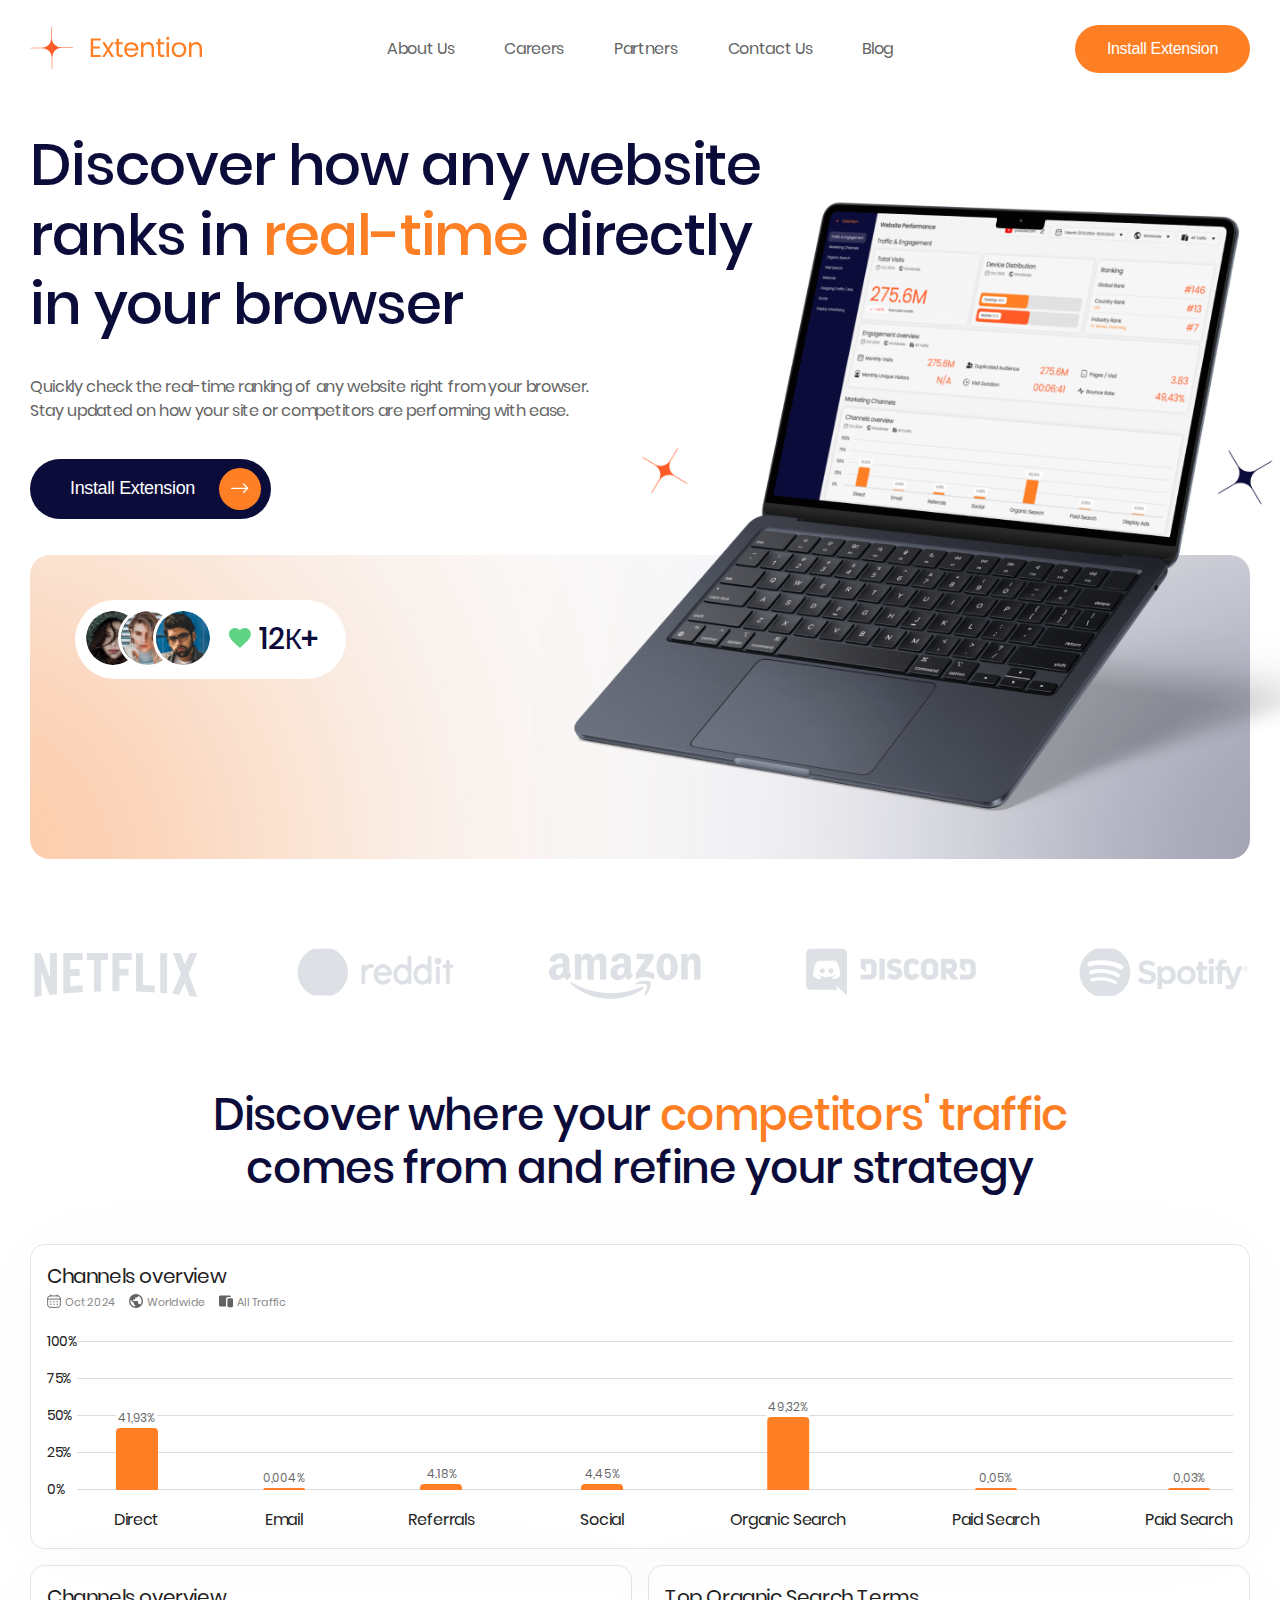
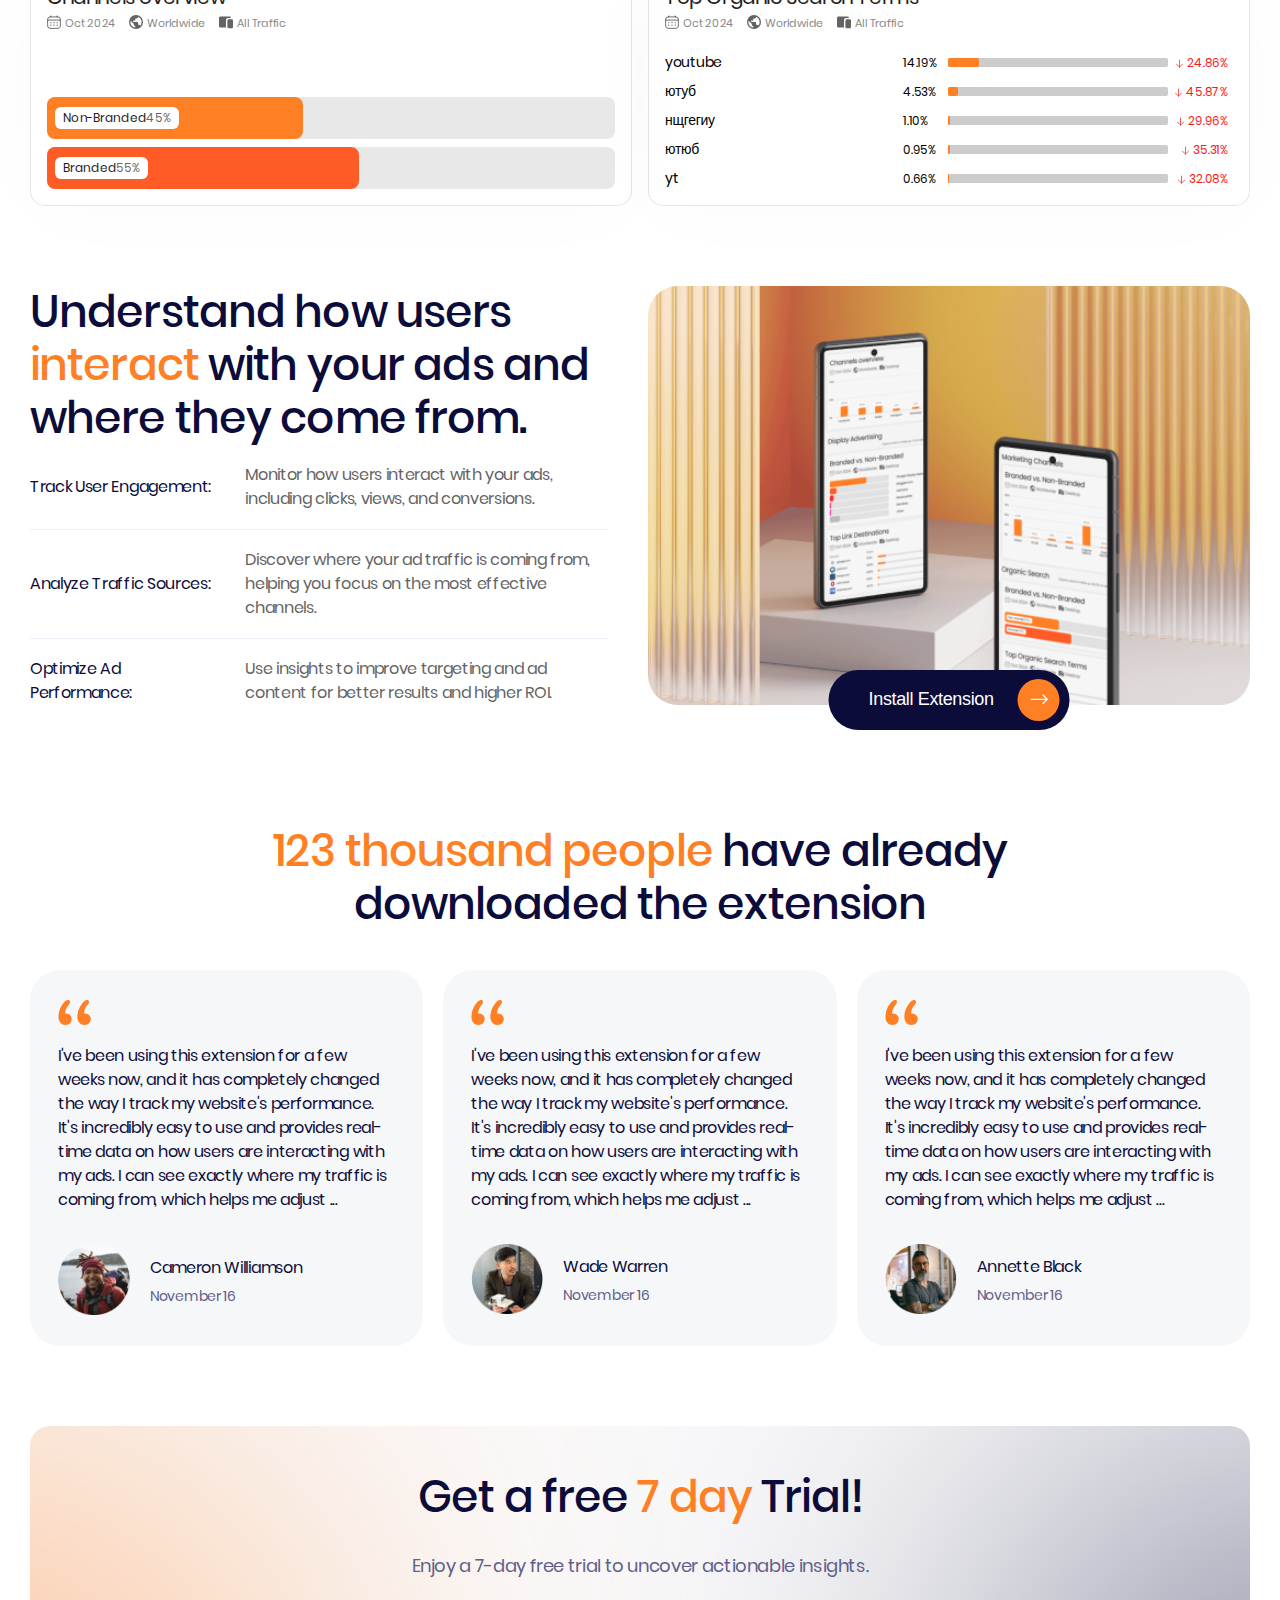
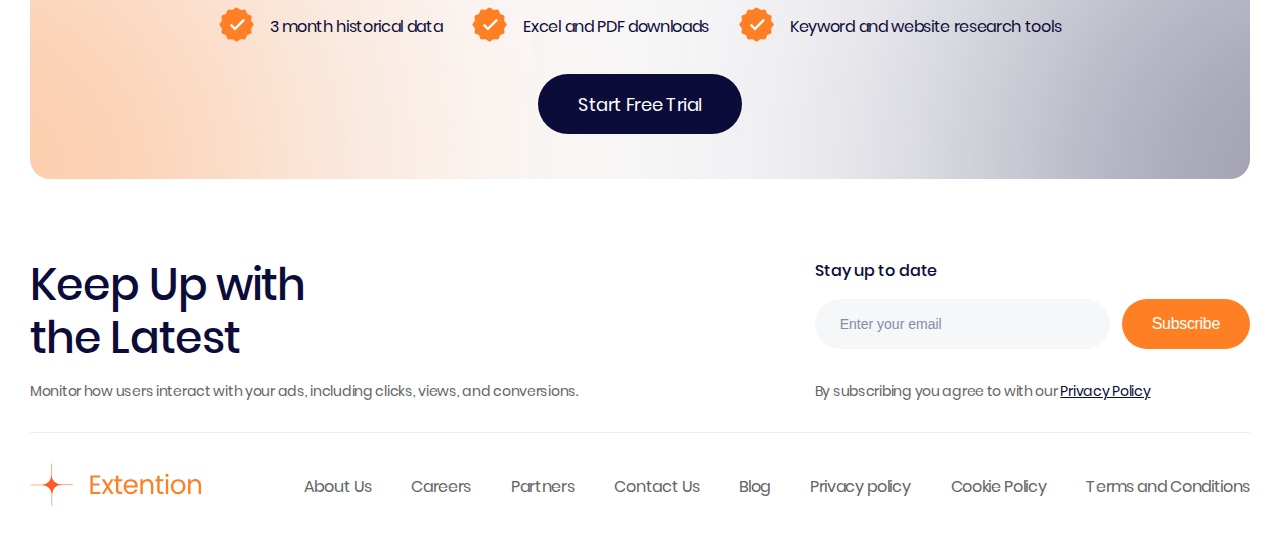
==== index.html @ 138b22d4 "first commit" ====
<!DOCTYPE html>
<html lang="en">

<head>
	<meta charset="UTF-8">
	<meta name="viewport" content="width=device-width, initial-scale=1.0">
	<meta name="keywords" content="">
	<link rel="stylesheet" href="css/libs.min.css">
	<link rel="stylesheet" href="css/style.min.css">
	<title>Главная</title>
</head>


<body>
	<div class="wrapper">
		<header class="header">
    <div class="container">
        <div class="header__inner">
            <a class="header__logo" href="">
                <img src="img/logo.svg" alt="">
            </a>
            <ul class="menu header__menu">
                <li><a href="">About Us</a></li>
                <li><a href="">Careers</a></li>
                <li><a href="">Partners</a></li>
                <li><a href="">Contact Us</a></li>
                <li><a href="">Blog</a></li>
            </ul>
            <div class="header__group">
                <button class="header__btn btn btn-orange">
                    <span>Install Extension</span>
                </button>
                <div class="burger">
                    <span></span>
                    <span></span>
                    <span></span>
                </div>
            </div>
        </div>
    </div>
</header>
		<main class="content">
			<section class="main">
				<div class="container">
					<div class="main__inner">
						<div class="main__desc">
							<h1 class="main__title">Discover how any website ranks in <span>real-time</span> directly in your browser</h1>
							<div class="main__text">
								<p>Quickly check the real-time ranking of any website right from your browser. Stay updated on how your site or competitors are performing with ease.</p>
							</div>
							<button class="main__btn btn btn-blue">
								<span>Install Extension</span>
								<i>
									<svg width="19" height="11" viewBox="0 0 19 11" fill="none" xmlns="http://www.w3.org/2000/svg">
										<path d="M1.65698 4.64898C1.28763 4.64898 0.98821 4.9484 0.98821 5.31775C0.98821 5.6871 1.28763 5.98652 1.65698 5.98652L1.65698 4.64898ZM18.1804 5.79064C18.4416 5.52947 18.4416 5.10603 18.1804 4.84486L13.9244 0.588814C13.6632 0.327642 13.2398 0.327642 12.9786 0.588814C12.7174 0.849986 12.7174 1.27343 12.9786 1.5346L16.7617 5.31775L12.9786 9.1009C12.7174 9.36207 12.7174 9.78551 12.9786 10.0467C13.2398 10.3079 13.6632 10.3079 13.9244 10.0467L18.1804 5.79064ZM1.65698 5.98652L17.7075 5.98652L17.7075 4.64898L1.65698 4.64898L1.65698 5.98652Z" fill="white"/>
									</svg>
								</i>
							</button>
						</div>
						<div class="main__bottom">
							<div class="main__bottom-wrap">
								<div class="main__feedback">
									<div class="main__feedback-images">
										<a class="user-img" href="">
											<img src="img/user-img.png" alt="">
										</a>
										<a class="user-img" href="">
											<img src="img/user-img2.png" alt="">
										</a>
										<a class="user-img" href="">
											<img src="img/user-img3.png" alt="">
										</a>
									</div>
									<div class="main__feedback-text">
										<i>
											<img src="img/favorite-icon.svg" alt="">
										</i>
										<span>12К+</span>
									</div>
								</div>
								<span class="circle"></span>
								<span class="circle2"></span>
							</div>
							<div class="main__img">
								<img src="img/main-img.png" alt="">
							</div>
						</div>
					</div>
				</div>
			</section>
			<section class="partners">
				<div class="container">
					<div class="partners__inner">
						<div class="partners__items">
							<div class="partners__item">
								<img src="img/partners-img.png" alt="">
							</div>
							<div class="partners__item">
								<img src="img/partners-img2.png" alt="">
							</div>
							<div class="partners__item">
								<img src="img/partners-img3.png" alt="">
							</div>
							<div class="partners__item">
								<img src="img/partners-img4.png" alt="">
							</div>
							<div class="partners__item">
								<img src="img/partners-img5.png" alt="">
							</div>
						</div>
					</div>
				</div>
			</section>
			<section class="info">
				<div class="container">
					<div class="info__inner">
						<h2 class="info__title h2">Discover where your <span>competitors' traffic</span> comes from and refine your strategy</h2>
						<div class="info__items">
							<div class="info__item info__item--100">
								<div class="traffic-social">
									<div class="analysis__title">Channels overview</div>
									<div class="analysis__subitems">
										<div class="analysis__subitem">
											<div class="analysis__subitem-icon">
												<img src="img/calendar.svg" alt="">
											</div>
											<div class="analysis__subitem-text">Oct 2024</div>
										</div>
										<div class="analysis__subitem">
											<div class="analysis__subitem-icon">
												<img src="img/worldwide.svg" alt="">
											</div>
											<div class="analysis__subitem-text">Worldwide</div>
										</div>
										<div class="analysis__subitem">
											<div class="analysis__subitem-icon">
												<img src="img/traffic.svg" alt="">
											</div>
											<div class="analysis__subitem-text">All Traffic</div>
										</div>
									</div>
									<div class="traffic-statistics">
										<div class="traffic-statistics__items">
											<div class="traffic-statistics__item">
												<div class="traffic-statistics__item-title"><span>100%</span></div>
											</div>
											<div class="traffic-statistics__item">
												<div class="traffic-statistics__item-title"><span>75%</span></div>
											</div>
											<div class="traffic-statistics__item">
												<div class="traffic-statistics__item-title"><span>50%</span></div>
												<div class="traffic-statistics__line"></div>
											</div>
											<div class="traffic-statistics__item">
												<div class="traffic-statistics__item-title"><span>25%</span></div>
											</div>
											<div class="traffic-statistics__item">
												<div class="traffic-statistics__item-title"><span>0%</span></div>
												<div class="traffic-statistics__line"></div>
											</div>
										</div>
										<div class="traffic-statistics__socials">
											<div class="traffic-statistics__social">
												<div class="traffic-statistics__percent-group">
													<div class="traffic-statistics__percent">41,93%</div>
													<div class="traffic-statistics__percent-diagram" style="height: 41.93%"></div>
												</div>
												<div class="traffic-statistics__social-title">
													<span>Direct</span>
												</div>
											</div>
											<div class="traffic-statistics__social">
												<div class="traffic-statistics__percent-group">
													<div class="traffic-statistics__percent">0,004%</div>
													<div class="traffic-statistics__percent-diagram" style="height: 0.004%"></div>
												</div>
												<div class="traffic-statistics__social-title">
													<span>Email</span>
												</div>
											</div>
											<div class="traffic-statistics__social">
												<div class="traffic-statistics__percent-group">
													<div class="traffic-statistics__percent">4.18%</div>
													<div class="traffic-statistics__percent-diagram" style="height: 4.18%"></div>
												</div>
												<div class="traffic-statistics__social-title">
													<span>Referrals</span>
												</div>
											</div>
											<div class="traffic-statistics__social">
												<div class="traffic-statistics__percent-group">
													<div class="traffic-statistics__percent">4,45%</div>
													<div class="traffic-statistics__percent-diagram" style="height: 4.45%"></div>
												</div>
												<div class="traffic-statistics__social-title">
													<span>Social</span>
												</div>
											</div>
											<div class="traffic-statistics__social">
												<div class="traffic-statistics__percent-group">
													<div class="traffic-statistics__percent">49,32%</div>
													<div class="traffic-statistics__percent-diagram" style="height: 49.32%"></div>
												</div>
												<div class="traffic-statistics__social-title">
													<span>Organic Search</span>
												</div>
											</div>
											<div class="traffic-statistics__social">
												<div class="traffic-statistics__percent-group">
													<div class="traffic-statistics__percent">0,05%</div>
													<div class="traffic-statistics__percent-diagram" style="height: 0.05%"></div>
												</div>
												<div class="traffic-statistics__social-title">
													<span>Paid Search</span>
												</div>
											</div>
											<div class="traffic-statistics__social">
												<div class="traffic-statistics__percent-group">
													<div class="traffic-statistics__percent">0,03%</div>
													<div class="traffic-statistics__percent-diagram" style="height: 0.03%"></div>
												</div>
												<div class="traffic-statistics__social-title">
													<span>Paid Search</span>
												</div>
											</div>
										</div>
									</div>
								</div>
							</div>
							<div class="info__item">
								<div class="brand">
									<div class="brand__top">
										<div class="analysis__title">Channels overview</div>
										<div class="analysis__subitems">
											<div class="analysis__subitem">
												<div class="analysis__subitem-icon">
													<img src="img/calendar.svg" alt="">
												</div>
												<div class="analysis__subitem-text">Oct 2024</div>
											</div>
											<div class="analysis__subitem">
												<div class="analysis__subitem-icon">
													<img src="img/worldwide.svg" alt="">
												</div>
												<div class="analysis__subitem-text">Worldwide</div>
											</div>
											<div class="analysis__subitem">
												<div class="analysis__subitem-icon">
													<img src="img/traffic.svg" alt="">
												</div>
												<div class="analysis__subitem-text">All Traffic</div>
											</div>
										</div>
									</div>
									<div class="brand__items">
										<div class="brand__item">
											<span class="brand__percent-diagram" style="width: 45%"></span>
											<div class="brand__percent-text">
												Non-Branded
												<span>45%</span>
											</div>
										</div>
										<div class="brand__item">
											<span class="brand__percent-diagram" style="width: 55%; background: #FF5B27"></span>
											<div class="brand__percent-text">
												Branded
												<span>55%</span>
											</div>
										</div>
									</div>
								</div>
							</div>
							<div class="info__item">
								<div class="analysis">
									<div class="analysis__title">Top Organic Search Terms</div>
									<div class="analysis__subitems">
										<div class="analysis__subitem">
											<div class="analysis__subitem-icon">
												<img src="img/calendar.svg" alt="">
											</div>
											<div class="analysis__subitem-text">Oct 2024</div>
										</div>
										<div class="analysis__subitem">
											<div class="analysis__subitem-icon">
												<img src="img/worldwide.svg" alt="">
											</div>
											<div class="analysis__subitem-text">Worldwide</div>
										</div>
										<div class="analysis__subitem">
											<div class="analysis__subitem-icon">
												<img src="img/traffic.svg" alt="">
											</div>
											<div class="analysis__subitem-text">All Traffic</div>
										</div>
									</div>
									<div class="analysis-statistics">
										<div class="analysis-statistics__items">
											<div class="analysis-statistics__item">
												<div class="analysis-statistics__item-left">
													<div class="analysis-statistics__item-title">youtube</div>
												</div>
												<div class="analysis-statistics__item-right">
													<div class="analysis-statistics__percent">14.19%</div>
													<div class="analysis-statistics__line">
														<span></span>
														<span style="width: 14.19%"></span>
													</div>
													<div class="analysis-statistics__indicators">
														<i>
															<img src="img/indicators.svg" alt="">
														</i>
														<span>24.86%</span>
													</div>
												</div>
											</div>
											<div class="analysis-statistics__item">
												<div class="analysis-statistics__item-left">
													<div class="analysis-statistics__item-title">ютуб</div>
												</div>
												<div class="analysis-statistics__item-right">
													<div class="analysis-statistics__percent">4.53%</div>
													<div class="analysis-statistics__line">
														<span></span>
														<span style="width: 4.53%"></span>
													</div>
													<div class="analysis-statistics__indicators">
														<i>
															<img src="img/indicators.svg" alt="">
														</i>
														<span>45.87%</span>
													</div>
												</div>
											</div>
											<div class="analysis-statistics__item">
												<div class="analysis-statistics__item-left">
													<div class="analysis-statistics__item-title">нщгегиу</div>
												</div>
												<div class="analysis-statistics__item-right">
													<div class="analysis-statistics__percent">1.10%</div>
													<div class="analysis-statistics__line">
														<span></span>
														<span style="width: 1.10%"></span>
													</div>
													<div class="analysis-statistics__indicators">
														<i>
															<img src="img/indicators.svg" alt="">
														</i>
														<span>29.96%</span>
													</div>
												</div>
											</div>
											<div class="analysis-statistics__item">
												<div class="analysis-statistics__item-left">
													<div class="analysis-statistics__item-title">ютюб</div>
												</div>
												<div class="analysis-statistics__item-right">
													<div class="analysis-statistics__percent">0.95%</div>
													<div class="analysis-statistics__line">
														<span></span>
														<span style="width: 0.95%"></span>
													</div>
													<div class="analysis-statistics__indicators">
														<i>
															<img src="img/indicators.svg" alt="">
														</i>
														<span>35.31%</span>
													</div>
												</div>
											</div>
											<div class="analysis-statistics__item">
												<div class="analysis-statistics__item-left">
													<div class="analysis-statistics__item-title">yt</div>
												</div>
												<div class="analysis-statistics__item-right">
													<div class="analysis-statistics__percent">0.66%</div>
													<div class="analysis-statistics__line">
														<span></span>
														<span style="width: 0.66%"></span>
													</div>
													<div class="analysis-statistics__indicators">
														<i>
															<img src="img/indicators.svg" alt="">
														</i>
														<span>32.08%</span>
													</div>
												</div>
											</div>
										</div>
									</div>
								</div>
							</div>
						</div>
					</div>
				</div>
			</section>
			<section class="info2">
				<div class="container">
					<div class="info2__inner">
						<div class="info2__left">
							<h2 class="info2__title h2">Understand how users <span>interact</span> with your ads and where they come from.</h2>
							<ul class="info2__list">
								<li>
									<p>Track User Engagement:</p>
									<p>Monitor how users interact with your ads, including clicks, views, and conversions.</p>
								</li>
								<li>
									<p>Analyze Traffic Sources:</p>
									<p>Discover where your ad traffic is coming from, helping you focus on the most effective channels.</p>
								</li>
								<li>
									<p>Optimize Ad Performance:</p>
									<p>Use insights to improve targeting and ad content for better results and higher ROI.</p>
								</li>
							</ul>
						</div>
						<div class="info2__right">
							<div class="info2__img">
								<img src="img/info2-img.png" alt="">
							</div>
							<button class="info2__btn btn btn-blue">
								<span>Install Extension</span>
								<i>
									<svg width="19" height="11" viewBox="0 0 19 11" fill="none" xmlns="http://www.w3.org/2000/svg">
										<path d="M1.65698 4.64898C1.28763 4.64898 0.98821 4.9484 0.98821 5.31775C0.98821 5.6871 1.28763 5.98652 1.65698 5.98652L1.65698 4.64898ZM18.1804 5.79064C18.4416 5.52947 18.4416 5.10603 18.1804 4.84486L13.9244 0.588814C13.6632 0.327642 13.2398 0.327642 12.9786 0.588814C12.7174 0.849986 12.7174 1.27343 12.9786 1.5346L16.7617 5.31775L12.9786 9.1009C12.7174 9.36207 12.7174 9.78551 12.9786 10.0467C13.2398 10.3079 13.6632 10.3079 13.9244 10.0467L18.1804 5.79064ZM1.65698 5.98652L17.7075 5.98652L17.7075 4.64898L1.65698 4.64898L1.65698 5.98652Z" fill="white"/>
									</svg>
								</i>
							</button>
						</div>
					</div>
				</div>
			</section>
			<section class="feedback">
				<div class="container">
					<div class="feedback__inner">
						<h2 class="feedback__title h2"><span>123 thousand people</span> have already downloaded the extension</h2>
						<div class="feedback__items">
							<div class="feedback__item">
								<div class="feedback__item-icon">
									<img src="img/marks.svg" alt="">
								</div>
								<div class="feedback__item-text">
									<p>I've been using this extension for a few weeks now, and it has completely changed the way I track my website's performance. It's incredibly easy to use and provides real-time data on how users are interacting with my ads. I can see exactly where my traffic is coming from, which helps me adjust ...</p>
								</div>
								<div class="feedback__item-user">
									<div class="feedback__user-img">
										<img src="img/user-img4.png" alt="">
									</div>
									<div class="feedback__user-desc">
										<div class="feedback__user-name">Cameron Williamson</div>
										<div class="feedback__user-date">November 16</div>
									</div>
								</div>
							</div>
							<div class="feedback__item">
								<div class="feedback__item-icon">
									<img src="img/marks.svg" alt="">
								</div>
								<div class="feedback__item-text">
									<p>I've been using this extension for a few weeks now, and it has completely changed the way I track my website's performance. It's incredibly easy to use and provides real-time data on how users are interacting with my ads. I can see exactly where my traffic is coming from, which helps me adjust ...</p>
								</div>
								<div class="feedback__item-user">
									<div class="feedback__user-img">
										<img src="img/user-img5.png" alt="">
									</div>
									<div class="feedback__user-desc">
										<div class="feedback__user-name">Wade Warren</div>
										<div class="feedback__user-date">November 16</div>
									</div>
								</div>
							</div>
							<div class="feedback__item">
								<div class="feedback__item-icon">
									<img src="img/marks.svg" alt="">
								</div>
								<div class="feedback__item-text">
									<p>I've been using this extension for a few weeks now, and it has completely changed the way I track my website's performance. It's incredibly easy to use and provides real-time data on how users are interacting with my ads. I can see exactly where my traffic is coming from, which helps me adjust ...</p>
								</div>
								<div class="feedback__item-user">
									<div class="feedback__user-img">
										<img src="img/user-img6.png" alt="">
									</div>
									<div class="feedback__user-desc">
										<div class="feedback__user-name">Annette Black</div>
										<div class="feedback__user-date">November 16</div>
									</div>
								</div>
							</div>
						</div>
					</div>
				</div>
			</section>
			<section class="services">
				<div class="container">
					<div class="services__inner">
						<div class="services__desc">
							<h2 class="services__title h2">Get a free <span>7 day</span> Trial!</h2>
							<div class="services__subtitle">Enjoy a 7-day free trial to uncover actionable insights.</div>
							<div class="services__items">
								<div class="services__item">
									<div class="services__item-icon">
										<img src="img/services-icon.svg" alt="">
									</div>
									<div class="services__item-text">3 month historical data</div>
								</div>
								<div class="services__item">
									<div class="services__item-icon">
										<img src="img/services-icon.svg" alt="">
									</div>
									<div class="services__item-text">Excel and PDF downloads</div>
								</div>
								<div class="services__item">
									<div class="services__item-icon">
										<img src="img/services-icon.svg" alt="">
									</div>
									<div class="services__item-text">Keyword and website research tools</div>
								</div>
							</div>
							<a class="services__btn btn btn-blue" href="">
								<span>Start Free Trial</span>
							</a>
						</div>
						<span class="circle"></span>
						<span class="circle2"></span>
					</div>
				</div>
			</section>
		</main>
		<footer class="footer">
    <div class="container">
        <div class="footer__inner">
            <div class="footer-top">
                <div class="footer__left">
                    <h2 class="footer__title h2">Keep Up with the Latest</h2>
                    <div class="footer__text">Monitor how users interact with your ads, including clicks, views, and conversions.</div>
                </div>
                <div class="footer__right">
                    <div class="footer__subtitle">Stay up to date</div>
                    <form class="footer__form">
                        <div class="footer__form-group">
                            <input type="email" placeholder="Enter your email">
                        </div>
                        <button class="footer__form-btn btn btn-orange">
                            <span>Subscribe</span>
                        </button>
                    </form>
                    <div class="footer__text">By subscribing you agree to with our <a href="">Privacy Policy</a></div>
                </div>
            </div>
            <div class="footer-bottom">
                <a href="" class="footer__logo">
                    <img src="img/logo.svg" alt="">
                </a>
                <ul class="menu">
                    <li><a href="">About Us</a></li>
                    <li><a href="">Careers</a></li>
                    <li><a href="">Partners</a></li>
                    <li><a href="">Contact Us</a></li>
                    <li><a href="">Blog</a></li>
                    <li><a href="">Privacy policy</a></li>
                    <li><a href="">Cookie Policy</a></li>
                    <li><a href="">Terms and Conditions</a></li>
                </ul>
            </div>
        </div>
    </div>
</footer>

	</div>
	<script src="js/libs.min.js"></script>
<script src="js/main.min.js"></script>

</body>

</html>
---- css/libs.min.css ----
@font-face{font-family:"swiper-icons";src:url("data:application/font-woff;charset=utf-8;base64, [base64]//wADZ2x5ZgAAAywAAADMAAAD2MHtryVoZWFkAAABbAAAADAAAAA2E2+eoWhoZWEAAAGcAAAAHwAAACQC9gDzaG10eAAAAigAAAAZAAAArgJkABFsb2NhAAAC0AAAAFoAAABaFQAUGG1heHAAAAG8AAAAHwAAACAAcABAbmFtZQAAA/gAAAE5AAACXvFdBwlwb3N0AAAFNAAAAGIAAACE5s74hXjaY2BkYGAAYpf5Hu/j+W2+MnAzMYDAzaX6QjD6/4//Bxj5GA8AuRwMYGkAPywL13jaY2BkYGA88P8Agx4j+/8fQDYfA1AEBWgDAIB2BOoAeNpjYGRgYNBh4GdgYgABEMnIABJzYNADCQAACWgAsQB42mNgYfzCOIGBlYGB0YcxjYGBwR1Kf2WQZGhhYGBiYGVmgAFGBiQQkOaawtDAoMBQxXjg/wEGPcYDDA4wNUA2CCgwsAAAO4EL6gAAeNpj2M0gyAACqxgGNWBkZ2D4/wMA+xkDdgAAAHjaY2BgYGaAYBkGRgYQiAHyGMF8FgYHIM3DwMHABGQrMOgyWDLEM1T9/w8UBfEMgLzE////P/5//f/V/xv+r4eaAAeMbAxwIUYmIMHEgKYAYjUcsDAwsLKxc3BycfPw8jEQA/[base64]/uznmfPFBNODM2K7MTQ45YEAZqGP81AmGGcF3iPqOop0r1SPTaTbVkfUe4HXj97wYE+yNwWYxwWu4v1ugWHgo3S1XdZEVqWM7ET0cfnLGxWfkgR42o2PvWrDMBSFj/IHLaF0zKjRgdiVMwScNRAoWUoH78Y2icB/yIY09An6AH2Bdu/UB+yxopYshQiEvnvu0dURgDt8QeC8PDw7Fpji3fEA4z/PEJ6YOB5hKh4dj3EvXhxPqH/SKUY3rJ7srZ4FZnh1PMAtPhwP6fl2PMJMPDgeQ4rY8YT6Gzao0eAEA409DuggmTnFnOcSCiEiLMgxCiTI6Cq5DZUd3Qmp10vO0LaLTd2cjN4fOumlc7lUYbSQcZFkutRG7g6JKZKy0RmdLY680CDnEJ+UMkpFFe1RN7nxdVpXrC4aTtnaurOnYercZg2YVmLN/d/gczfEimrE/fs/bOuq29Zmn8tloORaXgZgGa78yO9/cnXm2BpaGvq25Dv9S4E9+5SIc9PqupJKhYFSSl47+Qcr1mYNAAAAeNptw0cKwkAAAMDZJA8Q7OUJvkLsPfZ6zFVERPy8qHh2YER+3i/BP83vIBLLySsoKimrqKqpa2hp6+jq6RsYGhmbmJqZSy0sraxtbO3sHRydnEMU4uR6yx7JJXveP7WrDycAAAAAAAH//wACeNpjYGRgYOABYhkgZgJCZgZNBkYGLQZtIJsFLMYAAAw3ALgAeNolizEKgDAQBCchRbC2sFER0YD6qVQiBCv/H9ezGI6Z5XBAw8CBK/m5iQQVauVbXLnOrMZv2oLdKFa8Pjuru2hJzGabmOSLzNMzvutpB3N42mNgZGBg4GKQYzBhYMxJLMlj4GBgAYow/P/PAJJhLM6sSoWKfWCAAwDAjgbRAAB42mNgYGBkAIIbCZo5IPrmUn0hGA0AO8EFTQAA");font-weight:400;font-style:normal}:root{--swiper-theme-color: #007aff}.swiper{margin-left:auto;margin-right:auto;position:relative;overflow:hidden;list-style:none;padding:0;z-index:1}.swiper-vertical>.swiper-wrapper{flex-direction:column}.swiper-wrapper{position:relative;width:100%;height:100%;z-index:1;display:flex;transition-property:transform;box-sizing:content-box}.swiper-android .swiper-slide,.swiper-wrapper{transform:translate3d(0px, 0, 0)}.swiper-pointer-events{touch-action:pan-y}.swiper-pointer-events.swiper-vertical{touch-action:pan-x}.swiper-slide{flex-shrink:0;width:100%;height:100%;position:relative;transition-property:transform}.swiper-slide-invisible-blank{visibility:hidden}.swiper-autoheight,.swiper-autoheight .swiper-slide{height:auto}.swiper-autoheight .swiper-wrapper{align-items:flex-start;transition-property:transform,height}.swiper-backface-hidden .swiper-slide{transform:translateZ(0);-webkit-backface-visibility:hidden;backface-visibility:hidden}.swiper-3d,.swiper-3d.swiper-css-mode .swiper-wrapper{perspective:1200px}.swiper-3d .swiper-wrapper,.swiper-3d .swiper-slide,.swiper-3d .swiper-slide-shadow,.swiper-3d .swiper-slide-shadow-left,.swiper-3d .swiper-slide-shadow-right,.swiper-3d .swiper-slide-shadow-top,.swiper-3d .swiper-slide-shadow-bottom,.swiper-3d .swiper-cube-shadow{transform-style:preserve-3d}.swiper-3d .swiper-slide-shadow,.swiper-3d .swiper-slide-shadow-left,.swiper-3d .swiper-slide-shadow-right,.swiper-3d .swiper-slide-shadow-top,.swiper-3d .swiper-slide-shadow-bottom{position:absolute;left:0;top:0;width:100%;height:100%;pointer-events:none;z-index:10}.swiper-3d .swiper-slide-shadow{background:rgba(0,0,0,.15)}.swiper-3d .swiper-slide-shadow-left{background-image:linear-gradient(to left, rgba(0, 0, 0, 0.5), rgba(0, 0, 0, 0))}.swiper-3d .swiper-slide-shadow-right{background-image:linear-gradient(to right, rgba(0, 0, 0, 0.5), rgba(0, 0, 0, 0))}.swiper-3d .swiper-slide-shadow-top{background-image:linear-gradient(to top, rgba(0, 0, 0, 0.5), rgba(0, 0, 0, 0))}.swiper-3d .swiper-slide-shadow-bottom{background-image:linear-gradient(to bottom, rgba(0, 0, 0, 0.5), rgba(0, 0, 0, 0))}.swiper-css-mode>.swiper-wrapper{overflow:auto;scrollbar-width:none;-ms-overflow-style:none}.swiper-css-mode>.swiper-wrapper::-webkit-scrollbar{display:none}.swiper-css-mode>.swiper-wrapper>.swiper-slide{scroll-snap-align:start start}.swiper-horizontal.swiper-css-mode>.swiper-wrapper{scroll-snap-type:x mandatory}.swiper-vertical.swiper-css-mode>.swiper-wrapper{scroll-snap-type:y mandatory}.swiper-centered>.swiper-wrapper::before{content:"";flex-shrink:0;order:9999}.swiper-centered.swiper-horizontal>.swiper-wrapper>.swiper-slide:first-child{margin-inline-start:var(--swiper-centered-offset-before)}.swiper-centered.swiper-horizontal>.swiper-wrapper::before{height:100%;min-height:1px;width:var(--swiper-centered-offset-after)}.swiper-centered.swiper-vertical>.swiper-wrapper>.swiper-slide:first-child{margin-block-start:var(--swiper-centered-offset-before)}.swiper-centered.swiper-vertical>.swiper-wrapper::before{width:100%;min-width:1px;height:var(--swiper-centered-offset-after)}.swiper-centered>.swiper-wrapper>.swiper-slide{scroll-snap-align:center center}.swiper-virtual .swiper-slide{-webkit-backface-visibility:hidden;transform:translateZ(0)}.swiper-virtual.swiper-css-mode .swiper-wrapper::after{content:"";position:absolute;left:0;top:0;pointer-events:none}.swiper-virtual.swiper-css-mode.swiper-horizontal .swiper-wrapper::after{height:1px;width:var(--swiper-virtual-size)}.swiper-virtual.swiper-css-mode.swiper-vertical .swiper-wrapper::after{width:1px;height:var(--swiper-virtual-size)}:root{--swiper-navigation-size: 44px}.swiper-button-prev,.swiper-button-next{position:absolute;top:50%;width:calc(var(--swiper-navigation-size)/44*27);height:var(--swiper-navigation-size);margin-top:calc(0px - var(--swiper-navigation-size)/2);z-index:10;cursor:pointer;display:flex;align-items:center;justify-content:center;color:var(--swiper-navigation-color, var(--swiper-theme-color))}.swiper-button-prev.swiper-button-disabled,.swiper-button-next.swiper-button-disabled{opacity:.35;cursor:auto;pointer-events:none}.swiper-button-prev.swiper-button-hidden,.swiper-button-next.swiper-button-hidden{opacity:0;cursor:auto;pointer-events:none}.swiper-navigation-disabled .swiper-button-prev,.swiper-navigation-disabled .swiper-button-next{display:none !important}.swiper-button-prev:after,.swiper-button-next:after{font-family:swiper-icons;font-size:var(--swiper-navigation-size);text-transform:none !important;letter-spacing:0;font-variant:initial;line-height:1}.swiper-button-prev,.swiper-rtl .swiper-button-next{left:10px;right:auto}.swiper-button-prev:after,.swiper-rtl .swiper-button-next:after{content:"prev"}.swiper-button-next,.swiper-rtl .swiper-button-prev{right:10px;left:auto}.swiper-button-next:after,.swiper-rtl .swiper-button-prev:after{content:"next"}.swiper-button-lock{display:none}.swiper-pagination{position:absolute;text-align:center;transition:300ms opacity;transform:translate3d(0, 0, 0);z-index:10}.swiper-pagination.swiper-pagination-hidden{opacity:0}.swiper-pagination-disabled>.swiper-pagination,.swiper-pagination.swiper-pagination-disabled{display:none !important}.swiper-pagination-fraction,.swiper-pagination-custom,.swiper-horizontal>.swiper-pagination-bullets,.swiper-pagination-bullets.swiper-pagination-horizontal{bottom:10px;left:0;width:100%}.swiper-pagination-bullets-dynamic{overflow:hidden;font-size:0}.swiper-pagination-bullets-dynamic .swiper-pagination-bullet{transform:scale(0.33);position:relative}.swiper-pagination-bullets-dynamic .swiper-pagination-bullet-active{transform:scale(1)}.swiper-pagination-bullets-dynamic .swiper-pagination-bullet-active-main{transform:scale(1)}.swiper-pagination-bullets-dynamic .swiper-pagination-bullet-active-prev{transform:scale(0.66)}.swiper-pagination-bullets-dynamic .swiper-pagination-bullet-active-prev-prev{transform:scale(0.33)}.swiper-pagination-bullets-dynamic .swiper-pagination-bullet-active-next{transform:scale(0.66)}.swiper-pagination-bullets-dynamic .swiper-pagination-bullet-active-next-next{transform:scale(0.33)}.swiper-pagination-bullet{width:var(--swiper-pagination-bullet-width, var(--swiper-pagination-bullet-size, 8px));height:var(--swiper-pagination-bullet-height, var(--swiper-pagination-bullet-size, 8px));display:inline-block;border-radius:50%;background:var(--swiper-pagination-bullet-inactive-color, #000);opacity:var(--swiper-pagination-bullet-inactive-opacity, 0.2)}button.swiper-pagination-bullet{border:none;margin:0;padding:0;box-shadow:none;-webkit-appearance:none;appearance:none}.swiper-pagination-clickable .swiper-pagination-bullet{cursor:pointer}.swiper-pagination-bullet:only-child{display:none !important}.swiper-pagination-bullet-active{opacity:var(--swiper-pagination-bullet-opacity, 1);background:var(--swiper-pagination-color, var(--swiper-theme-color))}.swiper-vertical>.swiper-pagination-bullets,.swiper-pagination-vertical.swiper-pagination-bullets{right:10px;top:50%;transform:translate3d(0px, -50%, 0)}.swiper-vertical>.swiper-pagination-bullets .swiper-pagination-bullet,.swiper-pagination-vertical.swiper-pagination-bullets .swiper-pagination-bullet{margin:var(--swiper-pagination-bullet-vertical-gap, 6px) 0;display:block}.swiper-vertical>.swiper-pagination-bullets.swiper-pagination-bullets-dynamic,.swiper-pagination-vertical.swiper-pagination-bullets.swiper-pagination-bullets-dynamic{top:50%;transform:translateY(-50%);width:8px}.swiper-vertical>.swiper-pagination-bullets.swiper-pagination-bullets-dynamic .swiper-pagination-bullet,.swiper-pagination-vertical.swiper-pagination-bullets.swiper-pagination-bullets-dynamic .swiper-pagination-bullet{display:inline-block;transition:200ms transform,200ms top}.swiper-horizontal>.swiper-pagination-bullets .swiper-pagination-bullet,.swiper-pagination-horizontal.swiper-pagination-bullets .swiper-pagination-bullet{margin:0 var(--swiper-pagination-bullet-horizontal-gap, 4px)}.swiper-horizontal>.swiper-pagination-bullets.swiper-pagination-bullets-dynamic,.swiper-pagination-horizontal.swiper-pagination-bullets.swiper-pagination-bullets-dynamic{left:50%;transform:translateX(-50%);white-space:nowrap}.swiper-horizontal>.swiper-pagination-bullets.swiper-pagination-bullets-dynamic .swiper-pagination-bullet,.swiper-pagination-horizontal.swiper-pagination-bullets.swiper-pagination-bullets-dynamic .swiper-pagination-bullet{transition:200ms transform,200ms left}.swiper-horizontal.swiper-rtl>.swiper-pagination-bullets-dynamic .swiper-pagination-bullet{transition:200ms transform,200ms right}.swiper-pagination-progressbar{background:rgba(0,0,0,.25);position:absolute}.swiper-pagination-progressbar .swiper-pagination-progressbar-fill{background:var(--swiper-pagination-color, var(--swiper-theme-color));position:absolute;left:0;top:0;width:100%;height:100%;transform:scale(0);transform-origin:left top}.swiper-rtl .swiper-pagination-progressbar .swiper-pagination-progressbar-fill{transform-origin:right top}.swiper-horizontal>.swiper-pagination-progressbar,.swiper-pagination-progressbar.swiper-pagination-horizontal,.swiper-vertical>.swiper-pagination-progressbar.swiper-pagination-progressbar-opposite,.swiper-pagination-progressbar.swiper-pagination-vertical.swiper-pagination-progressbar-opposite{width:100%;height:4px;left:0;top:0}.swiper-vertical>.swiper-pagination-progressbar,.swiper-pagination-progressbar.swiper-pagination-vertical,.swiper-horizontal>.swiper-pagination-progressbar.swiper-pagination-progressbar-opposite,.swiper-pagination-progressbar.swiper-pagination-horizontal.swiper-pagination-progressbar-opposite{width:4px;height:100%;left:0;top:0}.swiper-pagination-lock{display:none}.swiper-scrollbar{border-radius:10px;position:relative;-ms-touch-action:none;background:rgba(0,0,0,.1)}.swiper-scrollbar-disabled>.swiper-scrollbar,.swiper-scrollbar.swiper-scrollbar-disabled{display:none !important}.swiper-horizontal>.swiper-scrollbar,.swiper-scrollbar.swiper-scrollbar-horizontal{position:absolute;left:1%;bottom:3px;z-index:50;height:5px;width:98%}.swiper-vertical>.swiper-scrollbar,.swiper-scrollbar.swiper-scrollbar-vertical{position:absolute;right:3px;top:1%;z-index:50;width:5px;height:98%}.swiper-scrollbar-drag{height:100%;width:100%;position:relative;background:rgba(0,0,0,.5);border-radius:10px;left:0;top:0}.swiper-scrollbar-cursor-drag{cursor:move}.swiper-scrollbar-lock{display:none}.swiper-zoom-container{width:100%;height:100%;display:flex;justify-content:center;align-items:center;text-align:center}.swiper-zoom-container>img,.swiper-zoom-container>svg,.swiper-zoom-container>canvas{max-width:100%;max-height:100%;object-fit:contain}.swiper-slide-zoomed{cursor:move}.swiper-lazy-preloader{width:42px;height:42px;position:absolute;left:50%;top:50%;margin-left:-21px;margin-top:-21px;z-index:10;transform-origin:50%;box-sizing:border-box;border:4px solid var(--swiper-preloader-color, var(--swiper-theme-color));border-radius:50%;border-top-color:rgba(0,0,0,0)}.swiper:not(.swiper-watch-progress) .swiper-lazy-preloader,.swiper-watch-progress .swiper-slide-visible .swiper-lazy-preloader{animation:swiper-preloader-spin 1s infinite linear}.swiper-lazy-preloader-white{--swiper-preloader-color: #fff}.swiper-lazy-preloader-black{--swiper-preloader-color: #000}@keyframes swiper-preloader-spin{0%{transform:rotate(0deg)}100%{transform:rotate(360deg)}}.swiper .swiper-notification{position:absolute;left:0;top:0;pointer-events:none;opacity:0;z-index:-1000}.swiper-free-mode>.swiper-wrapper{transition-timing-function:ease-out;margin:0 auto}.swiper-grid>.swiper-wrapper{flex-wrap:wrap}.swiper-grid-column>.swiper-wrapper{flex-wrap:wrap;flex-direction:column}.swiper-fade.swiper-free-mode .swiper-slide{transition-timing-function:ease-out}.swiper-fade .swiper-slide{pointer-events:none;transition-property:opacity}.swiper-fade .swiper-slide .swiper-slide{pointer-events:none}.swiper-fade .swiper-slide-active,.swiper-fade .swiper-slide-active .swiper-slide-active{pointer-events:auto}.swiper-cube{overflow:visible}.swiper-cube .swiper-slide{pointer-events:none;-webkit-backface-visibility:hidden;backface-visibility:hidden;z-index:1;visibility:hidden;transform-origin:0 0;width:100%;height:100%}.swiper-cube .swiper-slide .swiper-slide{pointer-events:none}.swiper-cube.swiper-rtl .swiper-slide{transform-origin:100% 0}.swiper-cube .swiper-slide-active,.swiper-cube .swiper-slide-active .swiper-slide-active{pointer-events:auto}.swiper-cube .swiper-slide-active,.swiper-cube .swiper-slide-next,.swiper-cube .swiper-slide-prev,.swiper-cube .swiper-slide-next+.swiper-slide{pointer-events:auto;visibility:visible}.swiper-cube .swiper-slide-shadow-top,.swiper-cube .swiper-slide-shadow-bottom,.swiper-cube .swiper-slide-shadow-left,.swiper-cube .swiper-slide-shadow-right{z-index:0;-webkit-backface-visibility:hidden;backface-visibility:hidden}.swiper-cube .swiper-cube-shadow{position:absolute;left:0;bottom:0px;width:100%;height:100%;opacity:.6;z-index:0}.swiper-cube .swiper-cube-shadow:before{content:"";background:#000;position:absolute;left:0;top:0;bottom:0;right:0;filter:blur(50px)}.swiper-flip{overflow:visible}.swiper-flip .swiper-slide{pointer-events:none;-webkit-backface-visibility:hidden;backface-visibility:hidden;z-index:1}.swiper-flip .swiper-slide .swiper-slide{pointer-events:none}.swiper-flip .swiper-slide-active,.swiper-flip .swiper-slide-active .swiper-slide-active{pointer-events:auto}.swiper-flip .swiper-slide-shadow-top,.swiper-flip .swiper-slide-shadow-bottom,.swiper-flip .swiper-slide-shadow-left,.swiper-flip .swiper-slide-shadow-right{z-index:0;-webkit-backface-visibility:hidden;backface-visibility:hidden}.swiper-creative .swiper-slide{-webkit-backface-visibility:hidden;backface-visibility:hidden;overflow:hidden;transition-property:transform,opacity,height}.swiper-cards{overflow:visible}.swiper-cards .swiper-slide{transform-origin:center bottom;-webkit-backface-visibility:hidden;backface-visibility:hidden;overflow:hidden}
/*# sourceMappingURL=../sourcemaps/libs.min.css.map */
---- css/style.min.css ----
@font-face{font-family:Poppins;font-weight:300;src:url(../fonts/Poppins-Light.woff) format("woff")}@font-face{font-family:Poppins;font-weight:300;src:url(../fonts/Poppins-Light.woff2) format("woff2")}@font-face{font-family:Poppins;font-weight:400;src:url(../fonts/Poppins-Regular.woff) format("woff")}@font-face{font-family:Poppins;font-weight:400;src:url(../fonts/Poppins-Regular.woff2) format("woff2")}@font-face{font-family:Poppins;font-weight:500;src:url(../fonts/Poppins-Medium.woff) format("woff")}@font-face{font-family:Poppins;font-weight:500;src:url(../fonts/Poppins-Medium.woff2) format("woff2")}@font-face{font-family:Poppins;font-weight:600;src:url(../fonts/Poppins-SemiBold.woff) format("woff")}@font-face{font-family:Poppins;font-weight:600;src:url(../fonts/Poppins-SemiBold.woff2) format("woff2")}@font-face{font-family:Poppins;font-weight:700;src:url(../fonts/Poppins-Bold.woff) format("woff")}@font-face{font-family:Poppins;font-weight:700;src:url(../fonts/Poppins-Bold.woff2) format("woff2")}*,::after,::before{-webkit-box-sizing:inherit;box-sizing:inherit}*{-webkit-box-sizing:border-box;box-sizing:border-box}a,body,div,form,h1,h2,h3,h4,h5,label,li,p,ul{margin:0;padding:0;border:0;text-decoration:none;line-height:1;-webkit-box-sizing:border-box;box-sizing:border-box}button,input,textarea{outline:0!important}button{border:none;cursor:pointer;-webkit-transition:.5s;-o-transition:.5s;transition:.5s}.btn{display:-webkit-box;display:-ms-flexbox;display:flex;-webkit-box-pack:center;-ms-flex-pack:center;justify-content:center;-webkit-box-align:center;-ms-flex-align:center;align-items:center}input:active,input[type=checkbox]:focus,input[type=file]:focus,input[type=radio]:focus,input[type=text]:focus{outline:0!important}html{height:100%;scroll-behavior:smooth;-webkit-box-sizing:border-box;box-sizing:border-box}body{font-family:Poppins,sans-serif;font-weight:400;height:100%;overflow-x:hidden;background:#fff}.fixed-body{overflow:hidden}h1,h2,h3,h4,h5,h6,img,p{margin:0;padding:0;height:auto;-o-object-fit:cover;object-fit:cover}a{color:inherit;text-decoration:none;-webkit-transition:.3s;-o-transition:.3s;transition:.3s}li,ul{margin:0;padding:0;list-style:none}.container{margin:0 auto;padding:0 30px;max-width:1330px}@media screen and (max-width:992px){.container{padding:0 15px}}.header{position:fixed;z-index:10;top:0;left:0;width:100%;background:#fff}.header__inner{display:-webkit-box;display:-ms-flexbox;display:flex;-webkit-box-pack:justify;-ms-flex-pack:justify;justify-content:space-between;-webkit-box-align:center;-ms-flex-align:center;align-items:center;gap:50px;padding:25px 0}.header__logo{width:175px;display:block}.header__logo img{width:100%}.header__menu{display:-webkit-box;display:-ms-flexbox;display:flex;-webkit-box-align:center;-ms-flex-align:center;align-items:center;gap:50px}.header__group{display:-webkit-box;display:-ms-flexbox;display:flex;-webkit-box-align:center;-ms-flex-align:center;align-items:center;gap:16px}.header__btn{height:48px;border-radius:176px;padding:4px 32px}.header__btn span{font-size:16px;letter-spacing:-.32px}.header-fixed{-webkit-box-shadow:0 4px 8px 0 rgba(34,60,80,.2);box-shadow:0 4px 8px 0 rgba(34,60,80,.2)}.header2{background:rgba(0,0,0,0);box-shadow:unset!important;-webkit-box-shadow:unset!important;-moz-box-shadow:unset!important}.header2 .header__inner{background:#f6f7f9;padding:25px 30px;border-radius:15px}.menu li a{font-size:16px;line-height:150%;letter-spacing:-.32px;color:#646464}.menu li a:hover{color:#0c0c3b}.burger{position:relative;z-index:12;width:32px;height:20px;display:none;cursor:pointer}.burger span{position:absolute;left:0;width:100%;height:3px;background:#ff7f25;border-radius:3px;-webkit-transition:.5s;-o-transition:.5s;transition:.5s}.burger span:nth-child(1){top:0}.burger span:nth-child(2){top:50%;-webkit-transform:translate(0,-50%);-ms-transform:translate(0,-50%);transform:translate(0,-50%)}.burger span:nth-child(3){bottom:0}.burger--active span{background:#fff}.burger--active span:nth-child(1){top:9px;-webkit-transform:rotate(-45deg);-ms-transform:rotate(-45deg);transform:rotate(-45deg)}.burger--active span:nth-child(2){display:none}.burger--active span:nth-child(3){bottom:8px;-webkit-transform:rotate(45deg);-ms-transform:rotate(45deg);transform:rotate(45deg)}@media screen and (max-width:1100px){.header__inner,.header__menu{gap:32px}}@media screen and (max-width:992px){.header__inner{gap:16px}.header__menu{position:fixed;top:0;left:0;width:100%;height:100%;-webkit-box-orient:vertical;-webkit-box-direction:normal;-ms-flex-direction:column;flex-direction:column;background:#ff7f25;padding:150px 15px 50px;opacity:0;pointer-events:none;-webkit-transition:.3s;-o-transition:.3s;transition:.3s;overflow-y:auto}.header__menu--active{opacity:1;pointer-events:auto}.header__menu li a{color:#fff}.burger{display:block}}@media screen and (max-width:576px){.header__inner{padding:16px 0}.header__logo{width:140px}.header__btn{padding:4px 24px}.header__btn span{font-size:14px;letter-spacing:-.28px}.header2{background:#f6f7f9;border-radius:15px}.header2 .header__inner{border-radius:0;padding:16px 0}}@media screen and (max-width:399px){.header__inner{gap:8px}.header__logo{width:120px}.header__group{gap:8px}.header__btn{height:40px;padding:4px 16px}.header__btn span{font-size:12px}}.wrapper{overflow:hidden}.btn-orange{background:#ff7f25}.btn-orange:hover{background:#ff6b08}.btn-orange span{line-height:150%;font-weight:500;color:#fff}.btn-blue{background:#0c0c3b}.btn-blue:hover{background:#08085c}.btn-blue span{line-height:150%;color:#fff}.h2{font-size:44px;line-height:120%;font-weight:500;letter-spacing:-.88px;color:#0c0c3b}.h2 span{color:#ff7f25}@media screen and (max-width:992px){.h2{font-size:26px;letter-spacing:-.52px}}.main{padding:130px 0 40px}.main__desc{position:relative;z-index:3;max-width:760px}.main__title{font-size:58px;line-height:120%;font-weight:500;letter-spacing:-1.16px;color:#0c0c3b}.main__title span{color:#ff7f25}.main__text{max-width:585px;margin-top:36px}.main__text p{font-size:16px;line-height:150%;letter-spacing:-.32px;color:#646464}.main__btn{height:60px;gap:24px;border-radius:195px;padding:5px 10px 5px 40px;margin-top:36px}.main__btn span{font-size:18px;letter-spacing:-.36px}.main__btn i{width:42px;height:42px;display:-webkit-box;display:-ms-flexbox;display:flex;-webkit-box-pack:center;-ms-flex-pack:center;justify-content:center;-webkit-box-align:center;-ms-flex-align:center;align-items:center;background:#ff7f25;border-radius:50%}.main__btn i svg{max-width:80%;max-height:80%}.main__bottom{position:relative;margin-top:36px}.main__bottom-wrap{position:relative;width:100%;height:100%;background:#fafafb;border-radius:20px;padding:45px 45px 180px;overflow:hidden}.main__feedback{position:relative;z-index:2;display:-webkit-inline-box;display:-ms-inline-flexbox;display:inline-flex;-webkit-box-align:center;-ms-flex-align:center;align-items:center;gap:16px;background:#fff;border-radius:69px;padding:8px 28px 8px 8px}.main__feedback-images{display:-webkit-box;display:-ms-flexbox;display:flex;-webkit-box-align:center;-ms-flex-align:center;align-items:center}.main__feedback .user-img{width:60px}.main__feedback .user-img:not(:first-child){margin-left:-25px}.main__feedback .user-img img{width:100%;border:3px solid #fff;border-radius:50%}.main__feedback-text{display:-webkit-box;display:-ms-flexbox;display:flex;-webkit-box-align:center;-ms-flex-align:center;align-items:center;gap:8px}.main__feedback-text i{width:22px;-ms-flex-negative:0;flex-shrink:0}.main__feedback-text i img{width:100%}.main__feedback-text span{font-size:30px;line-height:120%;font-weight:500;letter-spacing:-.74px;color:#0c0c3b}.main__img{position:absolute;z-index:1;right:-130px;bottom:40px;max-width:876px}.main__img img{width:100%}.main .circle{position:absolute;left:-300px;bottom:-235px;width:470px;height:470px;background:#ff7f25;border-radius:50%;-webkit-filter:blur(250px);filter:blur(250px);pointer-events:none}.main .circle2{position:absolute;right:-300px;bottom:-235px;width:470px;height:470px;background:#0c0c3b;border-radius:50%;-webkit-filter:blur(250px);filter:blur(250px);pointer-events:none}.partners{padding:40px 0}.partners__items{display:-webkit-box;display:-ms-flexbox;display:flex;-webkit-box-pack:justify;-ms-flex-pack:justify;justify-content:space-between;-webkit-box-align:center;-ms-flex-align:center;align-items:center;gap:32px}.partners__item{max-width:190px}.partners__item img{max-width:100%}.info{padding:40px 0}.info__title{max-width:865px;text-align:center;margin:0 auto}.info__items{display:grid;grid-template-columns:repeat(2,calc(50% - 8px));gap:16px;margin-top:50px}.info__item{background:rgba(255,255,255,.16);border:1px solid rgba(0,0,0,.1);-webkit-box-shadow:0 0 99.3px 0 rgba(0,0,0,.02);box-shadow:0 0 99.3px 0 rgba(0,0,0,.02);border-radius:15px;padding:16px}.info__item--100{grid-column:1/3}.analysis__title{font-size:20px;line-height:150%;letter-spacing:-.4px;color:#212121}.analysis__subitems{display:-webkit-box;display:-ms-flexbox;display:flex;-ms-flex-wrap:wrap;flex-wrap:wrap;-webkit-box-align:center;-ms-flex-align:center;align-items:center;gap:7px 14px;margin-top:3px}.analysis__subitem{display:-webkit-box;display:-ms-flexbox;display:flex;-webkit-box-align:center;-ms-flex-align:center;align-items:center;gap:4px}.analysis__subitem-icon{max-width:14px;-ms-flex-negative:0;flex-shrink:0}.analysis__subitem-icon img{max-width:100%}.analysis__subitem-text{font-size:11px;line-height:120%;letter-spacing:-.22px;color:#888}.analysis .percent{position:absolute;z-index:2;border-radius:7px;padding:4px 8px;font-size:11px;letter-spacing:-.22px;color:#222}.analysis .percent span{color:#666}.analysis__percent{top:28px;left:-68px}.analysis__percent2{right:-50px;bottom:28px}.analysis-statistics{margin-top:20px}.analysis-statistics__items{display:grid;grid-template-columns:100%;gap:8px}.analysis-statistics__item{display:-webkit-box;display:-ms-flexbox;display:flex;-webkit-box-pack:justify;-ms-flex-pack:justify;justify-content:space-between;-webkit-box-align:center;-ms-flex-align:center;align-items:center;gap:5px}.analysis-statistics__item-left{width:80px;-ms-flex-negative:0;flex-shrink:0}.analysis-statistics__item-right{max-width:330px;width:1000%;display:-webkit-box;display:-ms-flexbox;display:flex;-webkit-box-align:center;-ms-flex-align:center;align-items:center}.analysis-statistics__item-title{width:80px;font-size:14px;line-height:150%;letter-spacing:-.28px}.analysis-statistics__percent{width:40px;-ms-flex-negative:0;flex-shrink:0;font-size:12px;line-height:150%;letter-spacing:-.24px;margin-right:5px}.analysis-statistics__line{position:relative;max-width:220px;width:100%;height:9px}.analysis-statistics__line span:nth-child(1){width:100%;height:100%;display:block;background:#ccc;border-radius:2px}.analysis-statistics__line span:nth-child(2){position:absolute;top:0;left:0;height:100%;background:#ff7f25;border-radius:2px}.analysis-statistics__indicators{width:55px;-ms-flex-negative:0;flex-shrink:0;display:-webkit-box;display:-ms-flexbox;display:flex;-webkit-box-pack:end;-ms-flex-pack:end;justify-content:flex-end;-webkit-box-align:center;-ms-flex-align:center;align-items:center;gap:4px;margin-left:5px}.analysis-statistics__indicators i{width:7px}.analysis-statistics__indicators i img{width:100%}.analysis-statistics__indicators span{font-size:12px;line-height:150%;letter-spacing:-.24px;color:#f71a1a}.analysis__img{position:absolute;top:-50px;right:-80px;width:97px;pointer-events:none}.analysis__img img{width:100%}.analysis__img2{position:absolute;left:-80px;bottom:-100px;width:89px;pointer-events:none}.analysis__img2 img{width:100%}.traffic-statistics{margin-top:20px}.traffic-statistics__items{display:grid;grid-template-columns:100%}.traffic-statistics__item{position:relative;height:37px}.traffic-statistics__item:last-child{height:auto}.traffic-statistics__item:after{content:"";position:absolute;top:10px;right:0;width:calc(100% - 30px);height:.5px;background:#ddd;pointer-events:none}.traffic-statistics__item-title{position:relative;width:30px}.traffic-statistics__item-title span{display:block;font-size:14px;line-height:150%;letter-spacing:-.28px;color:#212121}.traffic-statistics__socials{display:-webkit-box;display:-ms-flexbox;display:flex;-webkit-box-pack:justify;-ms-flex-pack:justify;justify-content:space-between;gap:8px;padding-left:67px;margin-top:8px}.traffic-statistics__social{position:relative}.traffic-statistics__social-title{text-align:center}.traffic-statistics__social-title span{font-size:16px;line-height:150%;letter-spacing:-.32px;color:#212121}.traffic-statistics__percent-group{position:absolute;top:-166px;left:50%;-webkit-transform:translate(-50%,0);-ms-transform:translate(-50%,0);transform:translate(-50%,0);height:148px;display:-webkit-box;display:-ms-flexbox;display:flex;-webkit-box-orient:vertical;-webkit-box-direction:normal;-ms-flex-direction:column;flex-direction:column;-webkit-box-pack:end;-ms-flex-pack:end;justify-content:flex-end;-webkit-box-align:center;-ms-flex-align:center;align-items:center;text-align:center}.traffic-statistics__percent{position:relative;z-index:1;background:#fff;padding:1px 2px;font-size:12px;line-height:150%;letter-spacing:-.24px;color:rgba(33,33,33,.7)}.traffic-statistics__percent-diagram{width:42px;min-height:2px;background:#ff7f25;border-radius:4px 4px 0 0}.brand{width:100%;height:100%;display:-webkit-box;display:-ms-flexbox;display:flex;-webkit-box-orient:vertical;-webkit-box-direction:normal;-ms-flex-direction:column;flex-direction:column}.brand__top{margin-bottom:auto}.brand__items{display:grid;grid-template-columns:100%;gap:8px;margin-top:20px}.brand__item{position:relative;height:42px;display:-webkit-box;display:-ms-flexbox;display:flex;-webkit-box-align:center;-ms-flex-align:center;align-items:center;background:rgba(33,33,33,.1);border-radius:8px;padding:8px}.brand__percent-diagram{position:absolute;top:0;left:0;height:100%;background:#ff7f25;border-radius:8px}.brand__percent-text{position:relative;display:-webkit-box;display:-ms-flexbox;display:flex;-webkit-box-pack:center;-ms-flex-pack:center;justify-content:center;-webkit-box-align:center;-ms-flex-align:center;align-items:center;background:#fff;border-radius:6px;padding:2px 8px;font-size:12px;line-height:150%;letter-spacing:-.24px;color:#212121}.brand__percent-text span{color:rgba(33,33,33,.7)}.info2{padding:40px 0 60px}.info2__inner{display:-webkit-box;display:-ms-flexbox;display:flex;-webkit-box-pack:justify;-ms-flex-pack:justify;justify-content:space-between;-webkit-box-align:stretch;-ms-flex-align:stretch;align-items:stretch;gap:40px}.info2__left{width:49%}.info2__right{position:relative;width:51%}.info2__list{display:grid;grid-template-columns:100%}.info2__list li{display:-webkit-box;display:-ms-flexbox;display:flex;-webkit-box-align:center;-ms-flex-align:center;align-items:center;gap:20px;padding:18px 0}.info2__list li:last-child{padding-bottom:0}.info2__list li:not(:last-child){border-bottom:1px solid #eceff5}.info2__list li p{font-size:16px;line-height:150%;letter-spacing:-.32px}.info2__list li p:nth-child(1){width:35%;color:#0c0c3b}.info2__list li p:nth-child(2){width:65%;color:#646464}.info2__img{position:relative;height:100%;padding-bottom:60%}.info2__img img{position:absolute;top:0;left:0;width:100%;height:100%;border-radius:30px}.info2__btn{position:absolute;left:50%;bottom:-25px;-webkit-transform:translate(-50%,0);-ms-transform:translate(-50%,0);transform:translate(-50%,0);width:-webkit-max-content;width:-moz-max-content;width:max-content;height:60px;gap:24px;border-radius:195px;padding:5px 10px 5px 40px;margin-top:36px}.info2__btn span{font-size:18px;letter-spacing:-.36px}.info2__btn i{width:42px;height:42px;display:-webkit-box;display:-ms-flexbox;display:flex;-webkit-box-pack:center;-ms-flex-pack:center;justify-content:center;-webkit-box-align:center;-ms-flex-align:center;align-items:center;background:#ff7f25;border-radius:50%}.info2__btn i svg{max-width:80%;max-height:80%}.feedback{padding:60px 0 40px}.feedback__title{max-width:790px;text-align:center;margin:0 auto}.feedback__items{display:grid;grid-template-columns:repeat(3,calc(33.3333333333% - 13.3333333333px));gap:20px;margin-top:40px}.feedback__item{background:#f6f7f9;border-radius:30px;padding:28px}.feedback__item-icon{width:33px}.feedback__item-icon img{width:100%}.feedback__item-text{margin-top:16px}.feedback__item-text p{font-size:16px;line-height:150%;letter-spacing:-.32px;color:#0c0c3b}.feedback__item-user{display:-webkit-box;display:-ms-flexbox;display:flex;-webkit-box-align:center;-ms-flex-align:center;align-items:center;gap:20px;margin-top:32px}.feedback__user-img{width:72px;-ms-flex-negative:0;flex-shrink:0}.feedback__user-img img{width:100%}.feedback__user-name{font-size:16px;line-height:150%;letter-spacing:-.32px;color:#0c0c3b}.feedback__user-date{font-size:14px;line-height:150%;letter-spacing:-.28px;color:#5f5f8a;margin-top:6px}.services{padding:40px 0}.services__inner{position:relative;background:#fafafb;border-radius:20px;padding:45px;overflow:hidden}.services__desc{position:relative;z-index:2;display:-webkit-box;display:-ms-flexbox;display:flex;-webkit-box-orient:vertical;-webkit-box-direction:normal;-ms-flex-direction:column;flex-direction:column;-webkit-box-align:center;-ms-flex-align:center;align-items:center;gap:28px}.services__subtitle{font-size:18px;line-height:150%;letter-spacing:-.36px;color:#5f5f8a}.services__items{display:-webkit-box;display:-ms-flexbox;display:flex;-webkit-box-pack:justify;-ms-flex-pack:justify;justify-content:space-between;-webkit-box-align:start;-ms-flex-align:start;align-items:start;gap:30px}.services__item{display:-webkit-box;display:-ms-flexbox;display:flex;-webkit-box-align:center;-ms-flex-align:center;align-items:center;gap:15px}.services__item-icon{width:36px;-ms-flex-negative:0;flex-shrink:0}.services__item-icon img{width:100%}.services__item-text{font-size:16px;line-height:150%;letter-spacing:-.32px;color:#0c0c3b}.services__btn{height:60px;border-radius:195px;padding:5px 40px}.services__btn span{font-size:18px;letter-spacing:-.36px}.services .circle{position:absolute;left:-300px;bottom:-235px;width:470px;height:470px;background:#ff7f25;border-radius:50%;-webkit-filter:blur(250px);filter:blur(250px);pointer-events:none}.services .circle2{position:absolute;right:-300px;bottom:-235px;width:470px;height:470px;background:#0c0c3b;border-radius:50%;-webkit-filter:blur(250px);filter:blur(250px);pointer-events:none}.policy{padding:200px 0 40px}.policy__inner h2{font-size:44px;line-height:120%;font-weight:500;letter-spacing:-.88px;margin-bottom:12px}.policy__inner p{font-size:18px;line-height:188%}.policy__inner hr{width:100%;height:30px;padding:0;margin:0;opacity:0;pointer-events:none}.policy__inner a{display:-webkit-inline-box;display:-ms-inline-flexbox;display:inline-flex;-webkit-box-align:center;-ms-flex-align:center;align-items:center;gap:10px;color:#ff7f25;margin-left:5px}.policy__inner a i{width:20px;-ms-flex-negative:0;flex-shrink:0}.policy__inner a i img{width:100%}.policy__inner a span{font-size:24px;line-height:140%;font-weight:500}@media screen and (max-width:1330px){.main__img{right:-100px;max-width:800px;width:61vw}}@media screen and (max-width:992px)and (min-width:769px){.info2__list li p{font-size:14px;letter-spacing:-.28px}}@media screen and (max-width:992px){.main{padding-bottom:30px}.main__desc{max-width:460px}.main__title{font-size:32px;letter-spacing:-.64px}.main__btn,.main__text{margin-top:20px}.main__bottom-wrap{padding:30px 30px 120px}.main__feedback .user-img{width:50px}.main__feedback .user-img:not(:first-child){margin-left:-20px}.main__feedback-text span{font-size:24px}.main__img{right:-50px}.info,.partners{padding:30px 0}.info__title{max-width:550px}.info__items{grid-template-columns:100%;margin-top:30px}.info__item--100{grid-column:1}.info2{padding:30px 0 45px}.info2__inner{gap:20px}.feedback{padding:45px 0 30px}.feedback__title{max-width:500px}.feedback__items{grid-template-columns:repeat(2,calc(50% - 8px));gap:16px;margin-top:30px}.services{padding:30px 0}.services__inner{padding:30px}.services__desc{gap:16px}.services__items{-webkit-box-orient:vertical;-webkit-box-direction:normal;-ms-flex-direction:column;flex-direction:column;gap:16px}.policy{padding:160px 0 30px}.policy__inner h2{font-size:26px}.policy__inner p{font-size:16px}.policy__inner hr{height:20px}.policy__inner a span{font-size:18px}}@media screen and (max-width:768px){.partners__items{display:grid;grid-template-columns:repeat(3,calc(33.3333333333% - 21.3333333333px))}.analysis__title{font-size:18px}.analysis-statistics__item-title,.traffic-statistics__item-title span{font-size:12px;letter-spacing:-.24px}.traffic-statistics__socials{padding-left:48px}.traffic-statistics__social-title span{font-size:12px;letter-spacing:-.24px}.traffic-statistics__percent-group{top:-163px}.traffic-statistics__percent{font-size:10px;letter-spacing:-.2px}.traffic-statistics__percent-diagram{width:22px}.info2__inner{-webkit-box-orient:vertical;-webkit-box-direction:normal;-ms-flex-direction:column;flex-direction:column;gap:30px}.info2__left{width:100%}.info2__right{width:100%;max-width:500px;margin:0 auto}}@media screen and (max-width:576px){.main{padding:100px 0 0}.main__bottom{background:#fafafb;border-radius:20px;padding:30px;overflow:hidden}.main__bottom-wrap{position:static;border-radius:0;padding:0}.main__img{position:relative;z-index:1;right:unset;bottom:unset;width:90%;margin:20px auto 0}.traffic-statistics__social-title span{font-size:8px;letter-spacing:-.16px}.traffic-statistics__socials{padding-left:36px}.traffic-statistics__percent{font-size:8px;letter-spacing:-.16px}.traffic-statistics__percent-diagram{width:16px}.info2__img{min-height:230px}.info2__img img{border-radius:16px}.feedback__items{grid-template-columns:100%}.policy{padding-top:120px}}.footer{padding-top:40px}.footer-top{display:-webkit-box;display:-ms-flexbox;display:flex;-webkit-box-pack:justify;-ms-flex-pack:justify;justify-content:space-between;gap:30px;padding-bottom:30px}.footer__title{max-width:315px;margin-bottom:16px}.footer__text{font-size:14px;line-height:150%;letter-spacing:-.28px;color:#646464}.footer__text a{color:#0c0c3b;text-decoration:underline}.footer__text a:hover{text-decoration:unset}.footer__subtitle{font-size:16px;line-height:150%;font-weight:500;letter-spacing:-.32px;color:#0c0c3b;margin-bottom:16px}.footer__form{display:-webkit-box;display:-ms-flexbox;display:flex;-webkit-box-align:stretch;-ms-flex-align:stretch;align-items:stretch;gap:12px;margin-bottom:32px}.footer__form-group input{width:295px;height:50px;background:#f6f7f9;border:1px solid transparent;border-radius:160px;padding:0 24px;font-size:14px;line-height:120%;color:#0c0c3b}.footer__form-group input::-webkit-input-placeholder{color:#808ea9}.footer__form-group input::-moz-placeholder{color:#808ea9}.footer__form-group input:-ms-input-placeholder{color:#808ea9}.footer__form-group input::-ms-input-placeholder{color:#808ea9}.footer__form-group input::placeholder{color:#808ea9}.footer__form-btn{height:50px;-ms-flex-negative:0;flex-shrink:0;border-radius:160px;padding:5px 30px}.footer__form-btn span{font-size:16px;letter-spacing:-.32px}.footer-bottom{display:-webkit-box;display:-ms-flexbox;display:flex;-webkit-box-pack:justify;-ms-flex-pack:justify;justify-content:space-between;-webkit-box-align:center;-ms-flex-align:center;align-items:center;gap:40px;border-top:1px solid #eceff5;padding:30px 0}.footer__logo{width:174px;display:block}.footer__logo img{width:100%}.footer .menu{display:-webkit-box;display:-ms-flexbox;display:flex;-webkit-box-align:center;-ms-flex-align:center;align-items:center;gap:40px}@media screen and (max-width:1250px){.footer .menu,.footer-bottom{gap:32px}.footer .menu li a{font-size:14px;letter-spacing:-.28px}.footer-bottom{gap:20px}.footer__logo{width:150px}.footer .menu{gap:20px}}@media screen and (max-width:992px){.footer{padding-top:40px}.footer-top{padding-bottom:30px}.footer-bottom{-webkit-box-orient:vertical;-webkit-box-direction:normal;-ms-flex-direction:column;flex-direction:column;gap:30px}.footer .menu{-ms-flex-wrap:wrap;flex-wrap:wrap;-webkit-box-pack:center;-ms-flex-pack:center;justify-content:center;gap:30px}.footer .menu li a{font-size:16px;letter-spacing:-.32px}}@media screen and (max-width:768px){.footer-top{-webkit-box-orient:vertical;-webkit-box-direction:normal;-ms-flex-direction:column;flex-direction:column}.footer__form-group{-webkit-box-flex:1;-ms-flex-positive:1;flex-grow:1}.footer__form-group input{width:100%;min-width:150px;padding:0 16px}}@media screen and (max-width:576px){.footer__form{-webkit-box-orient:vertical;-webkit-box-direction:normal;-ms-flex-direction:column;flex-direction:column}.footer__form-btn{width:100%}}
/*# sourceMappingURL=../sourcemaps/style.min.css.map */
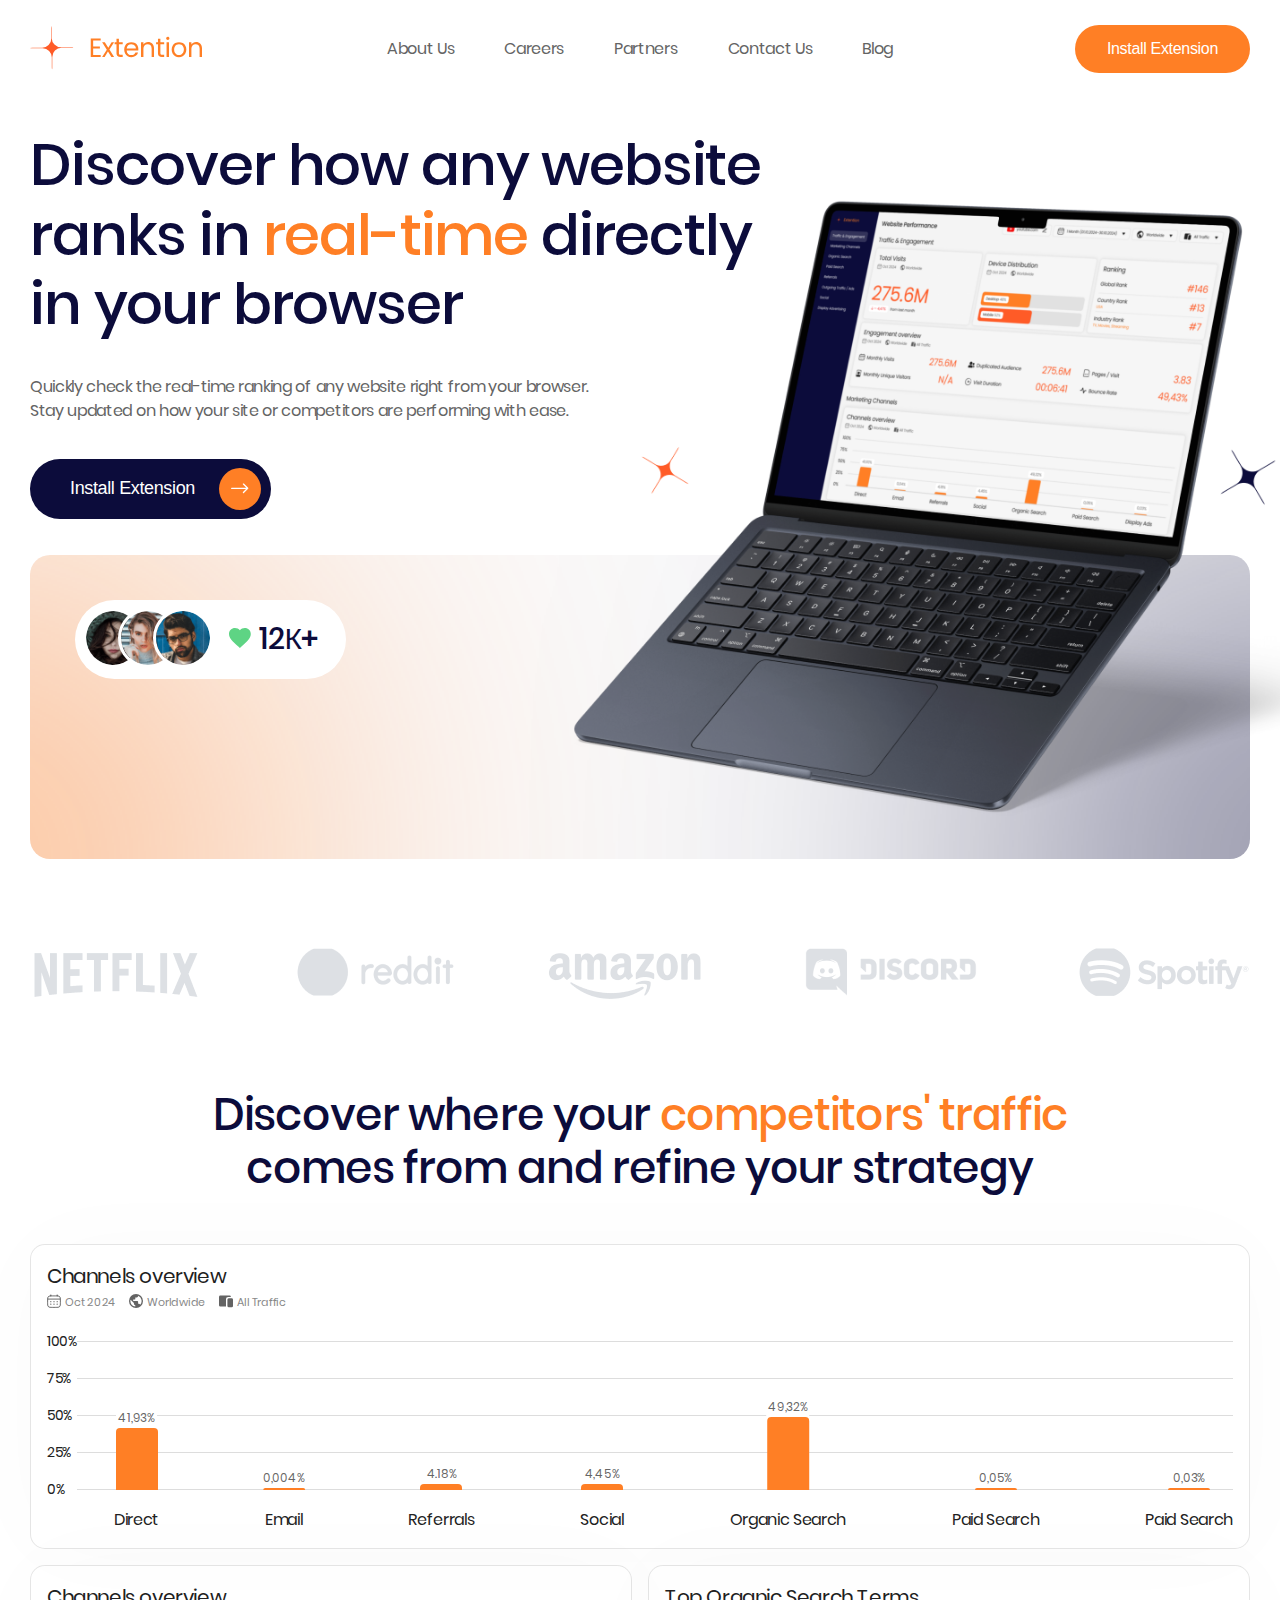
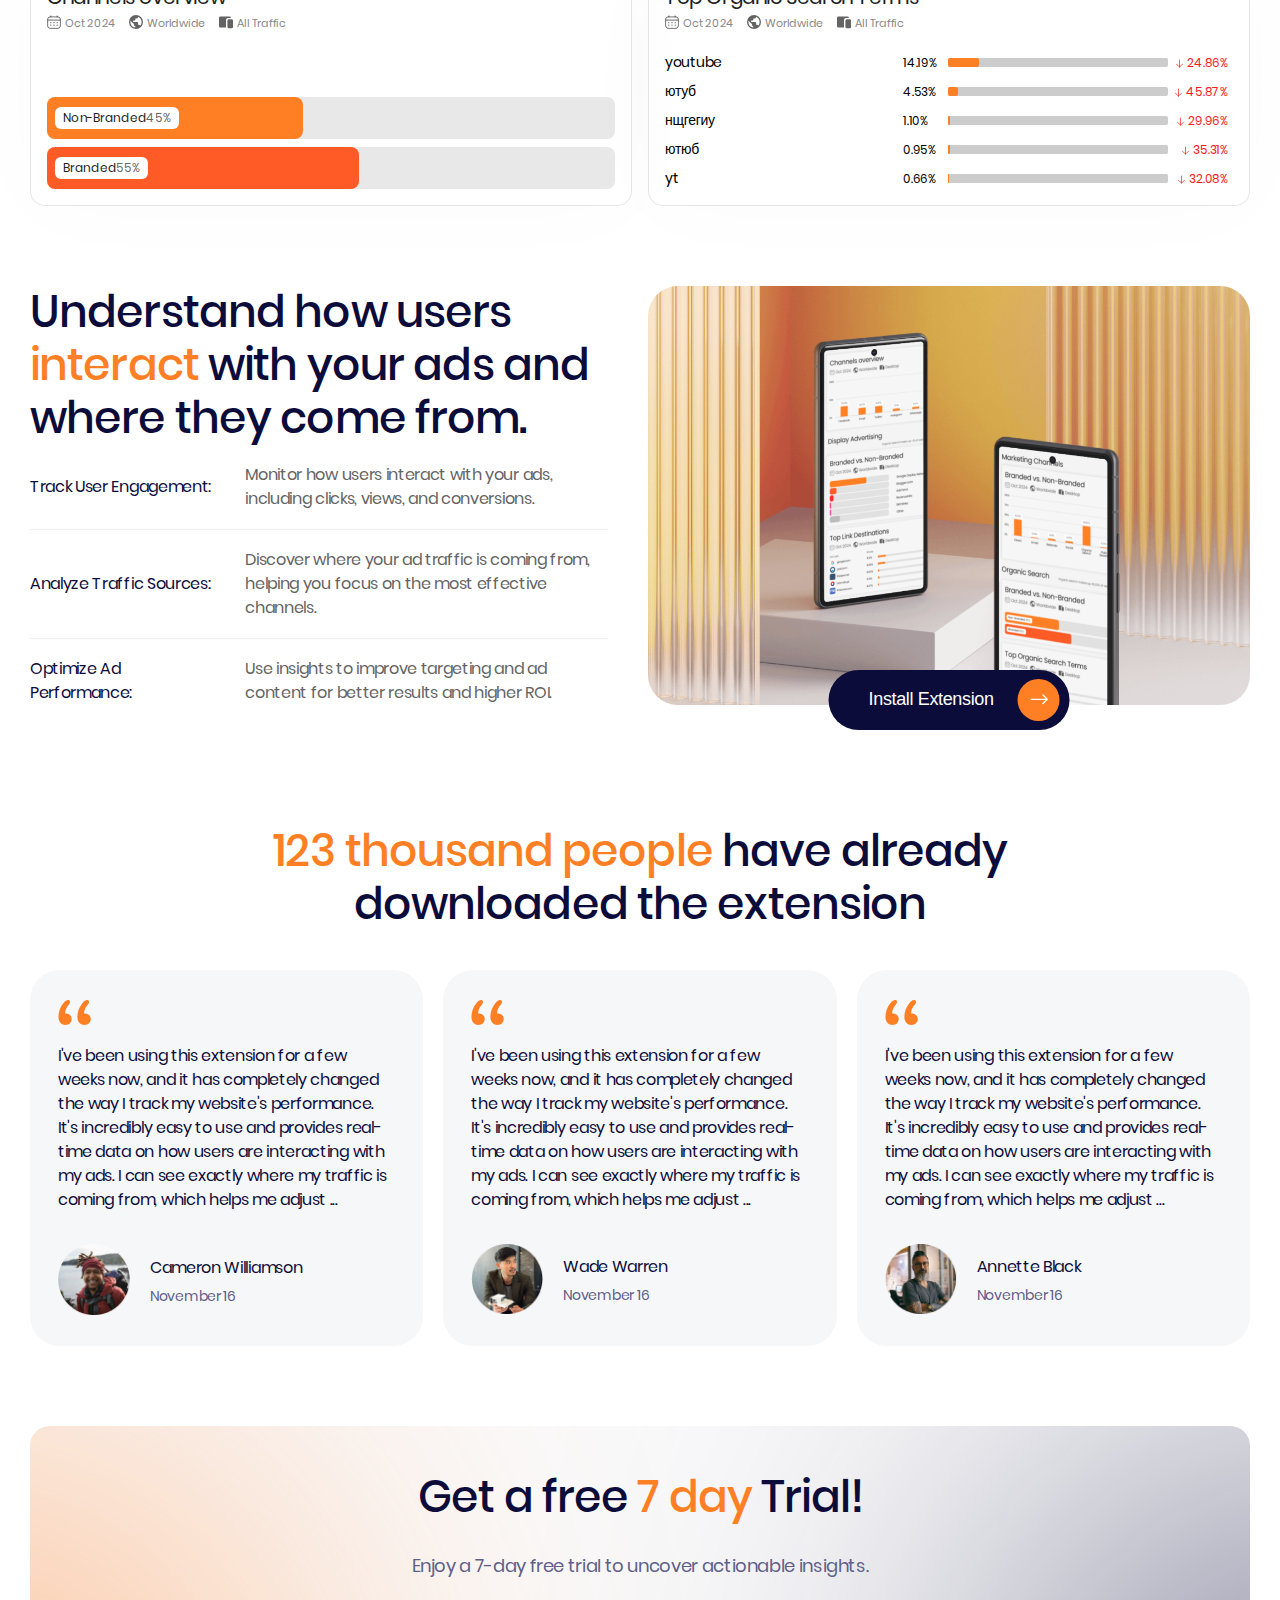
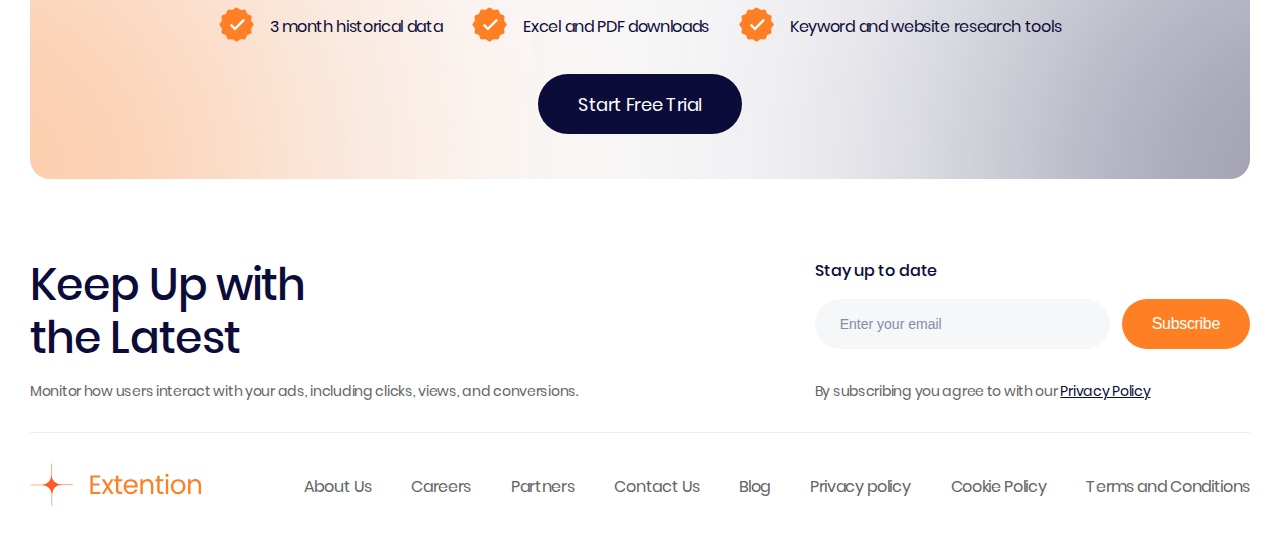
==== commit 58b9f092: "comment2" ====
--- a/index.html
+++ b/index.html
@@ -16,7 +16,7 @@
 		<header class="header">
     <div class="container">
         <div class="header__inner">
-            <a class="header__logo" href="">
+            <a class="header__logo" href="index.html">
                 <img src="img/logo.svg" alt="">
             </a>
             <ul class="menu header__menu">
@@ -543,11 +543,11 @@
                             <span>Subscribe</span>
                         </button>
                     </form>
-                    <div class="footer__text">By subscribing you agree to with our <a href="">Privacy Policy</a></div>
+                    <div class="footer__text">By subscribing you agree to with our <a href="privacy-policy.html">Privacy Policy</a></div>
                 </div>
             </div>
             <div class="footer-bottom">
-                <a href="" class="footer__logo">
+                <a href="index.html" class="footer__logo">
                     <img src="img/logo.svg" alt="">
                 </a>
                 <ul class="menu">
@@ -556,9 +556,9 @@
                     <li><a href="">Partners</a></li>
                     <li><a href="">Contact Us</a></li>
                     <li><a href="">Blog</a></li>
-                    <li><a href="">Privacy policy</a></li>
-                    <li><a href="">Cookie Policy</a></li>
-                    <li><a href="">Terms and Conditions</a></li>
+                    <li><a href="privacy-policy.html">Privacy policy</a></li>
+                    <li><a href="сookie-policy.html">Cookie Policy</a></li>
+                    <li><a href="terms-conditions.html">Terms and Conditions</a></li>
                 </ul>
             </div>
         </div>
--- a/css/style.min.css
+++ b/css/style.min.css
@@ -1,2 +1,2 @@
-@font-face{font-family:Poppins;font-weight:300;src:url(../fonts/Poppins-Light.woff) format("woff")}@font-face{font-family:Poppins;font-weight:300;src:url(../fonts/Poppins-Light.woff2) format("woff2")}@font-face{font-family:Poppins;font-weight:400;src:url(../fonts/Poppins-Regular.woff) format("woff")}@font-face{font-family:Poppins;font-weight:400;src:url(../fonts/Poppins-Regular.woff2) format("woff2")}@font-face{font-family:Poppins;font-weight:500;src:url(../fonts/Poppins-Medium.woff) format("woff")}@font-face{font-family:Poppins;font-weight:500;src:url(../fonts/Poppins-Medium.woff2) format("woff2")}@font-face{font-family:Poppins;font-weight:600;src:url(../fonts/Poppins-SemiBold.woff) format("woff")}@font-face{font-family:Poppins;font-weight:600;src:url(../fonts/Poppins-SemiBold.woff2) format("woff2")}@font-face{font-family:Poppins;font-weight:700;src:url(../fonts/Poppins-Bold.woff) format("woff")}@font-face{font-family:Poppins;font-weight:700;src:url(../fonts/Poppins-Bold.woff2) format("woff2")}*,::after,::before{-webkit-box-sizing:inherit;box-sizing:inherit}*{-webkit-box-sizing:border-box;box-sizing:border-box}a,body,div,form,h1,h2,h3,h4,h5,label,li,p,ul{margin:0;padding:0;border:0;text-decoration:none;line-height:1;-webkit-box-sizing:border-box;box-sizing:border-box}button,input,textarea{outline:0!important}button{border:none;cursor:pointer;-webkit-transition:.5s;-o-transition:.5s;transition:.5s}.btn{display:-webkit-box;display:-ms-flexbox;display:flex;-webkit-box-pack:center;-ms-flex-pack:center;justify-content:center;-webkit-box-align:center;-ms-flex-align:center;align-items:center}input:active,input[type=checkbox]:focus,input[type=file]:focus,input[type=radio]:focus,input[type=text]:focus{outline:0!important}html{height:100%;scroll-behavior:smooth;-webkit-box-sizing:border-box;box-sizing:border-box}body{font-family:Poppins,sans-serif;font-weight:400;height:100%;overflow-x:hidden;background:#fff}.fixed-body{overflow:hidden}h1,h2,h3,h4,h5,h6,img,p{margin:0;padding:0;height:auto;-o-object-fit:cover;object-fit:cover}a{color:inherit;text-decoration:none;-webkit-transition:.3s;-o-transition:.3s;transition:.3s}li,ul{margin:0;padding:0;list-style:none}.container{margin:0 auto;padding:0 30px;max-width:1330px}@media screen and (max-width:992px){.container{padding:0 15px}}.header{position:fixed;z-index:10;top:0;left:0;width:100%;background:#fff}.header__inner{display:-webkit-box;display:-ms-flexbox;display:flex;-webkit-box-pack:justify;-ms-flex-pack:justify;justify-content:space-between;-webkit-box-align:center;-ms-flex-align:center;align-items:center;gap:50px;padding:25px 0}.header__logo{width:175px;display:block}.header__logo img{width:100%}.header__menu{display:-webkit-box;display:-ms-flexbox;display:flex;-webkit-box-align:center;-ms-flex-align:center;align-items:center;gap:50px}.header__group{display:-webkit-box;display:-ms-flexbox;display:flex;-webkit-box-align:center;-ms-flex-align:center;align-items:center;gap:16px}.header__btn{height:48px;border-radius:176px;padding:4px 32px}.header__btn span{font-size:16px;letter-spacing:-.32px}.header-fixed{-webkit-box-shadow:0 4px 8px 0 rgba(34,60,80,.2);box-shadow:0 4px 8px 0 rgba(34,60,80,.2)}.header2{background:rgba(0,0,0,0);box-shadow:unset!important;-webkit-box-shadow:unset!important;-moz-box-shadow:unset!important}.header2 .header__inner{background:#f6f7f9;padding:25px 30px;border-radius:15px}.menu li a{font-size:16px;line-height:150%;letter-spacing:-.32px;color:#646464}.menu li a:hover{color:#0c0c3b}.burger{position:relative;z-index:12;width:32px;height:20px;display:none;cursor:pointer}.burger span{position:absolute;left:0;width:100%;height:3px;background:#ff7f25;border-radius:3px;-webkit-transition:.5s;-o-transition:.5s;transition:.5s}.burger span:nth-child(1){top:0}.burger span:nth-child(2){top:50%;-webkit-transform:translate(0,-50%);-ms-transform:translate(0,-50%);transform:translate(0,-50%)}.burger span:nth-child(3){bottom:0}.burger--active span{background:#fff}.burger--active span:nth-child(1){top:9px;-webkit-transform:rotate(-45deg);-ms-transform:rotate(-45deg);transform:rotate(-45deg)}.burger--active span:nth-child(2){display:none}.burger--active span:nth-child(3){bottom:8px;-webkit-transform:rotate(45deg);-ms-transform:rotate(45deg);transform:rotate(45deg)}@media screen and (max-width:1100px){.header__inner,.header__menu{gap:32px}}@media screen and (max-width:992px){.header__inner{gap:16px}.header__menu{position:fixed;top:0;left:0;width:100%;height:100%;-webkit-box-orient:vertical;-webkit-box-direction:normal;-ms-flex-direction:column;flex-direction:column;background:#ff7f25;padding:150px 15px 50px;opacity:0;pointer-events:none;-webkit-transition:.3s;-o-transition:.3s;transition:.3s;overflow-y:auto}.header__menu--active{opacity:1;pointer-events:auto}.header__menu li a{color:#fff}.burger{display:block}}@media screen and (max-width:576px){.header__inner{padding:16px 0}.header__logo{width:140px}.header__btn{padding:4px 24px}.header__btn span{font-size:14px;letter-spacing:-.28px}.header2{background:#f6f7f9;border-radius:15px}.header2 .header__inner{border-radius:0;padding:16px 0}}@media screen and (max-width:399px){.header__inner{gap:8px}.header__logo{width:120px}.header__group{gap:8px}.header__btn{height:40px;padding:4px 16px}.header__btn span{font-size:12px}}.wrapper{overflow:hidden}.btn-orange{background:#ff7f25}.btn-orange:hover{background:#ff6b08}.btn-orange span{line-height:150%;font-weight:500;color:#fff}.btn-blue{background:#0c0c3b}.btn-blue:hover{background:#08085c}.btn-blue span{line-height:150%;color:#fff}.h2{font-size:44px;line-height:120%;font-weight:500;letter-spacing:-.88px;color:#0c0c3b}.h2 span{color:#ff7f25}@media screen and (max-width:992px){.h2{font-size:26px;letter-spacing:-.52px}}.main{padding:130px 0 40px}.main__desc{position:relative;z-index:3;max-width:760px}.main__title{font-size:58px;line-height:120%;font-weight:500;letter-spacing:-1.16px;color:#0c0c3b}.main__title span{color:#ff7f25}.main__text{max-width:585px;margin-top:36px}.main__text p{font-size:16px;line-height:150%;letter-spacing:-.32px;color:#646464}.main__btn{height:60px;gap:24px;border-radius:195px;padding:5px 10px 5px 40px;margin-top:36px}.main__btn span{font-size:18px;letter-spacing:-.36px}.main__btn i{width:42px;height:42px;display:-webkit-box;display:-ms-flexbox;display:flex;-webkit-box-pack:center;-ms-flex-pack:center;justify-content:center;-webkit-box-align:center;-ms-flex-align:center;align-items:center;background:#ff7f25;border-radius:50%}.main__btn i svg{max-width:80%;max-height:80%}.main__bottom{position:relative;margin-top:36px}.main__bottom-wrap{position:relative;width:100%;height:100%;background:#fafafb;border-radius:20px;padding:45px 45px 180px;overflow:hidden}.main__feedback{position:relative;z-index:2;display:-webkit-inline-box;display:-ms-inline-flexbox;display:inline-flex;-webkit-box-align:center;-ms-flex-align:center;align-items:center;gap:16px;background:#fff;border-radius:69px;padding:8px 28px 8px 8px}.main__feedback-images{display:-webkit-box;display:-ms-flexbox;display:flex;-webkit-box-align:center;-ms-flex-align:center;align-items:center}.main__feedback .user-img{width:60px}.main__feedback .user-img:not(:first-child){margin-left:-25px}.main__feedback .user-img img{width:100%;border:3px solid #fff;border-radius:50%}.main__feedback-text{display:-webkit-box;display:-ms-flexbox;display:flex;-webkit-box-align:center;-ms-flex-align:center;align-items:center;gap:8px}.main__feedback-text i{width:22px;-ms-flex-negative:0;flex-shrink:0}.main__feedback-text i img{width:100%}.main__feedback-text span{font-size:30px;line-height:120%;font-weight:500;letter-spacing:-.74px;color:#0c0c3b}.main__img{position:absolute;z-index:1;right:-130px;bottom:40px;max-width:876px}.main__img img{width:100%}.main .circle{position:absolute;left:-300px;bottom:-235px;width:470px;height:470px;background:#ff7f25;border-radius:50%;-webkit-filter:blur(250px);filter:blur(250px);pointer-events:none}.main .circle2{position:absolute;right:-300px;bottom:-235px;width:470px;height:470px;background:#0c0c3b;border-radius:50%;-webkit-filter:blur(250px);filter:blur(250px);pointer-events:none}.partners{padding:40px 0}.partners__items{display:-webkit-box;display:-ms-flexbox;display:flex;-webkit-box-pack:justify;-ms-flex-pack:justify;justify-content:space-between;-webkit-box-align:center;-ms-flex-align:center;align-items:center;gap:32px}.partners__item{max-width:190px}.partners__item img{max-width:100%}.info{padding:40px 0}.info__title{max-width:865px;text-align:center;margin:0 auto}.info__items{display:grid;grid-template-columns:repeat(2,calc(50% - 8px));gap:16px;margin-top:50px}.info__item{background:rgba(255,255,255,.16);border:1px solid rgba(0,0,0,.1);-webkit-box-shadow:0 0 99.3px 0 rgba(0,0,0,.02);box-shadow:0 0 99.3px 0 rgba(0,0,0,.02);border-radius:15px;padding:16px}.info__item--100{grid-column:1/3}.analysis__title{font-size:20px;line-height:150%;letter-spacing:-.4px;color:#212121}.analysis__subitems{display:-webkit-box;display:-ms-flexbox;display:flex;-ms-flex-wrap:wrap;flex-wrap:wrap;-webkit-box-align:center;-ms-flex-align:center;align-items:center;gap:7px 14px;margin-top:3px}.analysis__subitem{display:-webkit-box;display:-ms-flexbox;display:flex;-webkit-box-align:center;-ms-flex-align:center;align-items:center;gap:4px}.analysis__subitem-icon{max-width:14px;-ms-flex-negative:0;flex-shrink:0}.analysis__subitem-icon img{max-width:100%}.analysis__subitem-text{font-size:11px;line-height:120%;letter-spacing:-.22px;color:#888}.analysis .percent{position:absolute;z-index:2;border-radius:7px;padding:4px 8px;font-size:11px;letter-spacing:-.22px;color:#222}.analysis .percent span{color:#666}.analysis__percent{top:28px;left:-68px}.analysis__percent2{right:-50px;bottom:28px}.analysis-statistics{margin-top:20px}.analysis-statistics__items{display:grid;grid-template-columns:100%;gap:8px}.analysis-statistics__item{display:-webkit-box;display:-ms-flexbox;display:flex;-webkit-box-pack:justify;-ms-flex-pack:justify;justify-content:space-between;-webkit-box-align:center;-ms-flex-align:center;align-items:center;gap:5px}.analysis-statistics__item-left{width:80px;-ms-flex-negative:0;flex-shrink:0}.analysis-statistics__item-right{max-width:330px;width:1000%;display:-webkit-box;display:-ms-flexbox;display:flex;-webkit-box-align:center;-ms-flex-align:center;align-items:center}.analysis-statistics__item-title{width:80px;font-size:14px;line-height:150%;letter-spacing:-.28px}.analysis-statistics__percent{width:40px;-ms-flex-negative:0;flex-shrink:0;font-size:12px;line-height:150%;letter-spacing:-.24px;margin-right:5px}.analysis-statistics__line{position:relative;max-width:220px;width:100%;height:9px}.analysis-statistics__line span:nth-child(1){width:100%;height:100%;display:block;background:#ccc;border-radius:2px}.analysis-statistics__line span:nth-child(2){position:absolute;top:0;left:0;height:100%;background:#ff7f25;border-radius:2px}.analysis-statistics__indicators{width:55px;-ms-flex-negative:0;flex-shrink:0;display:-webkit-box;display:-ms-flexbox;display:flex;-webkit-box-pack:end;-ms-flex-pack:end;justify-content:flex-end;-webkit-box-align:center;-ms-flex-align:center;align-items:center;gap:4px;margin-left:5px}.analysis-statistics__indicators i{width:7px}.analysis-statistics__indicators i img{width:100%}.analysis-statistics__indicators span{font-size:12px;line-height:150%;letter-spacing:-.24px;color:#f71a1a}.analysis__img{position:absolute;top:-50px;right:-80px;width:97px;pointer-events:none}.analysis__img img{width:100%}.analysis__img2{position:absolute;left:-80px;bottom:-100px;width:89px;pointer-events:none}.analysis__img2 img{width:100%}.traffic-statistics{margin-top:20px}.traffic-statistics__items{display:grid;grid-template-columns:100%}.traffic-statistics__item{position:relative;height:37px}.traffic-statistics__item:last-child{height:auto}.traffic-statistics__item:after{content:"";position:absolute;top:10px;right:0;width:calc(100% - 30px);height:.5px;background:#ddd;pointer-events:none}.traffic-statistics__item-title{position:relative;width:30px}.traffic-statistics__item-title span{display:block;font-size:14px;line-height:150%;letter-spacing:-.28px;color:#212121}.traffic-statistics__socials{display:-webkit-box;display:-ms-flexbox;display:flex;-webkit-box-pack:justify;-ms-flex-pack:justify;justify-content:space-between;gap:8px;padding-left:67px;margin-top:8px}.traffic-statistics__social{position:relative}.traffic-statistics__social-title{text-align:center}.traffic-statistics__social-title span{font-size:16px;line-height:150%;letter-spacing:-.32px;color:#212121}.traffic-statistics__percent-group{position:absolute;top:-166px;left:50%;-webkit-transform:translate(-50%,0);-ms-transform:translate(-50%,0);transform:translate(-50%,0);height:148px;display:-webkit-box;display:-ms-flexbox;display:flex;-webkit-box-orient:vertical;-webkit-box-direction:normal;-ms-flex-direction:column;flex-direction:column;-webkit-box-pack:end;-ms-flex-pack:end;justify-content:flex-end;-webkit-box-align:center;-ms-flex-align:center;align-items:center;text-align:center}.traffic-statistics__percent{position:relative;z-index:1;background:#fff;padding:1px 2px;font-size:12px;line-height:150%;letter-spacing:-.24px;color:rgba(33,33,33,.7)}.traffic-statistics__percent-diagram{width:42px;min-height:2px;background:#ff7f25;border-radius:4px 4px 0 0}.brand{width:100%;height:100%;display:-webkit-box;display:-ms-flexbox;display:flex;-webkit-box-orient:vertical;-webkit-box-direction:normal;-ms-flex-direction:column;flex-direction:column}.brand__top{margin-bottom:auto}.brand__items{display:grid;grid-template-columns:100%;gap:8px;margin-top:20px}.brand__item{position:relative;height:42px;display:-webkit-box;display:-ms-flexbox;display:flex;-webkit-box-align:center;-ms-flex-align:center;align-items:center;background:rgba(33,33,33,.1);border-radius:8px;padding:8px}.brand__percent-diagram{position:absolute;top:0;left:0;height:100%;background:#ff7f25;border-radius:8px}.brand__percent-text{position:relative;display:-webkit-box;display:-ms-flexbox;display:flex;-webkit-box-pack:center;-ms-flex-pack:center;justify-content:center;-webkit-box-align:center;-ms-flex-align:center;align-items:center;background:#fff;border-radius:6px;padding:2px 8px;font-size:12px;line-height:150%;letter-spacing:-.24px;color:#212121}.brand__percent-text span{color:rgba(33,33,33,.7)}.info2{padding:40px 0 60px}.info2__inner{display:-webkit-box;display:-ms-flexbox;display:flex;-webkit-box-pack:justify;-ms-flex-pack:justify;justify-content:space-between;-webkit-box-align:stretch;-ms-flex-align:stretch;align-items:stretch;gap:40px}.info2__left{width:49%}.info2__right{position:relative;width:51%}.info2__list{display:grid;grid-template-columns:100%}.info2__list li{display:-webkit-box;display:-ms-flexbox;display:flex;-webkit-box-align:center;-ms-flex-align:center;align-items:center;gap:20px;padding:18px 0}.info2__list li:last-child{padding-bottom:0}.info2__list li:not(:last-child){border-bottom:1px solid #eceff5}.info2__list li p{font-size:16px;line-height:150%;letter-spacing:-.32px}.info2__list li p:nth-child(1){width:35%;color:#0c0c3b}.info2__list li p:nth-child(2){width:65%;color:#646464}.info2__img{position:relative;height:100%;padding-bottom:60%}.info2__img img{position:absolute;top:0;left:0;width:100%;height:100%;border-radius:30px}.info2__btn{position:absolute;left:50%;bottom:-25px;-webkit-transform:translate(-50%,0);-ms-transform:translate(-50%,0);transform:translate(-50%,0);width:-webkit-max-content;width:-moz-max-content;width:max-content;height:60px;gap:24px;border-radius:195px;padding:5px 10px 5px 40px;margin-top:36px}.info2__btn span{font-size:18px;letter-spacing:-.36px}.info2__btn i{width:42px;height:42px;display:-webkit-box;display:-ms-flexbox;display:flex;-webkit-box-pack:center;-ms-flex-pack:center;justify-content:center;-webkit-box-align:center;-ms-flex-align:center;align-items:center;background:#ff7f25;border-radius:50%}.info2__btn i svg{max-width:80%;max-height:80%}.feedback{padding:60px 0 40px}.feedback__title{max-width:790px;text-align:center;margin:0 auto}.feedback__items{display:grid;grid-template-columns:repeat(3,calc(33.3333333333% - 13.3333333333px));gap:20px;margin-top:40px}.feedback__item{background:#f6f7f9;border-radius:30px;padding:28px}.feedback__item-icon{width:33px}.feedback__item-icon img{width:100%}.feedback__item-text{margin-top:16px}.feedback__item-text p{font-size:16px;line-height:150%;letter-spacing:-.32px;color:#0c0c3b}.feedback__item-user{display:-webkit-box;display:-ms-flexbox;display:flex;-webkit-box-align:center;-ms-flex-align:center;align-items:center;gap:20px;margin-top:32px}.feedback__user-img{width:72px;-ms-flex-negative:0;flex-shrink:0}.feedback__user-img img{width:100%}.feedback__user-name{font-size:16px;line-height:150%;letter-spacing:-.32px;color:#0c0c3b}.feedback__user-date{font-size:14px;line-height:150%;letter-spacing:-.28px;color:#5f5f8a;margin-top:6px}.services{padding:40px 0}.services__inner{position:relative;background:#fafafb;border-radius:20px;padding:45px;overflow:hidden}.services__desc{position:relative;z-index:2;display:-webkit-box;display:-ms-flexbox;display:flex;-webkit-box-orient:vertical;-webkit-box-direction:normal;-ms-flex-direction:column;flex-direction:column;-webkit-box-align:center;-ms-flex-align:center;align-items:center;gap:28px}.services__subtitle{font-size:18px;line-height:150%;letter-spacing:-.36px;color:#5f5f8a}.services__items{display:-webkit-box;display:-ms-flexbox;display:flex;-webkit-box-pack:justify;-ms-flex-pack:justify;justify-content:space-between;-webkit-box-align:start;-ms-flex-align:start;align-items:start;gap:30px}.services__item{display:-webkit-box;display:-ms-flexbox;display:flex;-webkit-box-align:center;-ms-flex-align:center;align-items:center;gap:15px}.services__item-icon{width:36px;-ms-flex-negative:0;flex-shrink:0}.services__item-icon img{width:100%}.services__item-text{font-size:16px;line-height:150%;letter-spacing:-.32px;color:#0c0c3b}.services__btn{height:60px;border-radius:195px;padding:5px 40px}.services__btn span{font-size:18px;letter-spacing:-.36px}.services .circle{position:absolute;left:-300px;bottom:-235px;width:470px;height:470px;background:#ff7f25;border-radius:50%;-webkit-filter:blur(250px);filter:blur(250px);pointer-events:none}.services .circle2{position:absolute;right:-300px;bottom:-235px;width:470px;height:470px;background:#0c0c3b;border-radius:50%;-webkit-filter:blur(250px);filter:blur(250px);pointer-events:none}.policy{padding:200px 0 40px}.policy__inner h2{font-size:44px;line-height:120%;font-weight:500;letter-spacing:-.88px;margin-bottom:12px}.policy__inner p{font-size:18px;line-height:188%}.policy__inner hr{width:100%;height:30px;padding:0;margin:0;opacity:0;pointer-events:none}.policy__inner a{display:-webkit-inline-box;display:-ms-inline-flexbox;display:inline-flex;-webkit-box-align:center;-ms-flex-align:center;align-items:center;gap:10px;color:#ff7f25;margin-left:5px}.policy__inner a i{width:20px;-ms-flex-negative:0;flex-shrink:0}.policy__inner a i img{width:100%}.policy__inner a span{font-size:24px;line-height:140%;font-weight:500}@media screen and (max-width:1330px){.main__img{right:-100px;max-width:800px;width:61vw}}@media screen and (max-width:992px)and (min-width:769px){.info2__list li p{font-size:14px;letter-spacing:-.28px}}@media screen and (max-width:992px){.main{padding-bottom:30px}.main__desc{max-width:460px}.main__title{font-size:32px;letter-spacing:-.64px}.main__btn,.main__text{margin-top:20px}.main__bottom-wrap{padding:30px 30px 120px}.main__feedback .user-img{width:50px}.main__feedback .user-img:not(:first-child){margin-left:-20px}.main__feedback-text span{font-size:24px}.main__img{right:-50px}.info,.partners{padding:30px 0}.info__title{max-width:550px}.info__items{grid-template-columns:100%;margin-top:30px}.info__item--100{grid-column:1}.info2{padding:30px 0 45px}.info2__inner{gap:20px}.feedback{padding:45px 0 30px}.feedback__title{max-width:500px}.feedback__items{grid-template-columns:repeat(2,calc(50% - 8px));gap:16px;margin-top:30px}.services{padding:30px 0}.services__inner{padding:30px}.services__desc{gap:16px}.services__items{-webkit-box-orient:vertical;-webkit-box-direction:normal;-ms-flex-direction:column;flex-direction:column;gap:16px}.policy{padding:160px 0 30px}.policy__inner h2{font-size:26px}.policy__inner p{font-size:16px}.policy__inner hr{height:20px}.policy__inner a span{font-size:18px}}@media screen and (max-width:768px){.partners__items{display:grid;grid-template-columns:repeat(3,calc(33.3333333333% - 21.3333333333px))}.analysis__title{font-size:18px}.analysis-statistics__item-title,.traffic-statistics__item-title span{font-size:12px;letter-spacing:-.24px}.traffic-statistics__socials{padding-left:48px}.traffic-statistics__social-title span{font-size:12px;letter-spacing:-.24px}.traffic-statistics__percent-group{top:-163px}.traffic-statistics__percent{font-size:10px;letter-spacing:-.2px}.traffic-statistics__percent-diagram{width:22px}.info2__inner{-webkit-box-orient:vertical;-webkit-box-direction:normal;-ms-flex-direction:column;flex-direction:column;gap:30px}.info2__left{width:100%}.info2__right{width:100%;max-width:500px;margin:0 auto}}@media screen and (max-width:576px){.main{padding:100px 0 0}.main__bottom{background:#fafafb;border-radius:20px;padding:30px;overflow:hidden}.main__bottom-wrap{position:static;border-radius:0;padding:0}.main__img{position:relative;z-index:1;right:unset;bottom:unset;width:90%;margin:20px auto 0}.traffic-statistics__social-title span{font-size:8px;letter-spacing:-.16px}.traffic-statistics__socials{padding-left:36px}.traffic-statistics__percent{font-size:8px;letter-spacing:-.16px}.traffic-statistics__percent-diagram{width:16px}.info2__img{min-height:230px}.info2__img img{border-radius:16px}.feedback__items{grid-template-columns:100%}.policy{padding-top:120px}}.footer{padding-top:40px}.footer-top{display:-webkit-box;display:-ms-flexbox;display:flex;-webkit-box-pack:justify;-ms-flex-pack:justify;justify-content:space-between;gap:30px;padding-bottom:30px}.footer__title{max-width:315px;margin-bottom:16px}.footer__text{font-size:14px;line-height:150%;letter-spacing:-.28px;color:#646464}.footer__text a{color:#0c0c3b;text-decoration:underline}.footer__text a:hover{text-decoration:unset}.footer__subtitle{font-size:16px;line-height:150%;font-weight:500;letter-spacing:-.32px;color:#0c0c3b;margin-bottom:16px}.footer__form{display:-webkit-box;display:-ms-flexbox;display:flex;-webkit-box-align:stretch;-ms-flex-align:stretch;align-items:stretch;gap:12px;margin-bottom:32px}.footer__form-group input{width:295px;height:50px;background:#f6f7f9;border:1px solid transparent;border-radius:160px;padding:0 24px;font-size:14px;line-height:120%;color:#0c0c3b}.footer__form-group input::-webkit-input-placeholder{color:#808ea9}.footer__form-group input::-moz-placeholder{color:#808ea9}.footer__form-group input:-ms-input-placeholder{color:#808ea9}.footer__form-group input::-ms-input-placeholder{color:#808ea9}.footer__form-group input::placeholder{color:#808ea9}.footer__form-btn{height:50px;-ms-flex-negative:0;flex-shrink:0;border-radius:160px;padding:5px 30px}.footer__form-btn span{font-size:16px;letter-spacing:-.32px}.footer-bottom{display:-webkit-box;display:-ms-flexbox;display:flex;-webkit-box-pack:justify;-ms-flex-pack:justify;justify-content:space-between;-webkit-box-align:center;-ms-flex-align:center;align-items:center;gap:40px;border-top:1px solid #eceff5;padding:30px 0}.footer__logo{width:174px;display:block}.footer__logo img{width:100%}.footer .menu{display:-webkit-box;display:-ms-flexbox;display:flex;-webkit-box-align:center;-ms-flex-align:center;align-items:center;gap:40px}@media screen and (max-width:1250px){.footer .menu,.footer-bottom{gap:32px}.footer .menu li a{font-size:14px;letter-spacing:-.28px}.footer-bottom{gap:20px}.footer__logo{width:150px}.footer .menu{gap:20px}}@media screen and (max-width:992px){.footer{padding-top:40px}.footer-top{padding-bottom:30px}.footer-bottom{-webkit-box-orient:vertical;-webkit-box-direction:normal;-ms-flex-direction:column;flex-direction:column;gap:30px}.footer .menu{-ms-flex-wrap:wrap;flex-wrap:wrap;-webkit-box-pack:center;-ms-flex-pack:center;justify-content:center;gap:30px}.footer .menu li a{font-size:16px;letter-spacing:-.32px}}@media screen and (max-width:768px){.footer-top{-webkit-box-orient:vertical;-webkit-box-direction:normal;-ms-flex-direction:column;flex-direction:column}.footer__form-group{-webkit-box-flex:1;-ms-flex-positive:1;flex-grow:1}.footer__form-group input{width:100%;min-width:150px;padding:0 16px}}@media screen and (max-width:576px){.footer__form{-webkit-box-orient:vertical;-webkit-box-direction:normal;-ms-flex-direction:column;flex-direction:column}.footer__form-btn{width:100%}}
+@font-face{font-family:Poppins;font-weight:300;src:url(../fonts/Poppins-Light.woff) format("woff")}@font-face{font-family:Poppins;font-weight:300;src:url(../fonts/Poppins-Light.woff2) format("woff2")}@font-face{font-family:Poppins;font-weight:400;src:url(../fonts/Poppins-Regular.woff) format("woff")}@font-face{font-family:Poppins;font-weight:400;src:url(../fonts/Poppins-Regular.woff2) format("woff2")}@font-face{font-family:Poppins;font-weight:500;src:url(../fonts/Poppins-Medium.woff) format("woff")}@font-face{font-family:Poppins;font-weight:500;src:url(../fonts/Poppins-Medium.woff2) format("woff2")}@font-face{font-family:Poppins;font-weight:600;src:url(../fonts/Poppins-SemiBold.woff) format("woff")}@font-face{font-family:Poppins;font-weight:600;src:url(../fonts/Poppins-SemiBold.woff2) format("woff2")}@font-face{font-family:Poppins;font-weight:700;src:url(../fonts/Poppins-Bold.woff) format("woff")}@font-face{font-family:Poppins;font-weight:700;src:url(../fonts/Poppins-Bold.woff2) format("woff2")}*,::after,::before{-webkit-box-sizing:inherit;box-sizing:inherit}*{-webkit-box-sizing:border-box;box-sizing:border-box}a,body,div,form,h1,h2,h3,h4,h5,label,li,p,ul{margin:0;padding:0;border:0;text-decoration:none;line-height:1;-webkit-box-sizing:border-box;box-sizing:border-box}button,input,textarea{outline:0!important}button{border:none;cursor:pointer;-webkit-transition:.5s;-o-transition:.5s;transition:.5s}.btn{display:-webkit-box;display:-ms-flexbox;display:flex;-webkit-box-pack:center;-ms-flex-pack:center;justify-content:center;-webkit-box-align:center;-ms-flex-align:center;align-items:center}input:active,input[type=checkbox]:focus,input[type=file]:focus,input[type=radio]:focus,input[type=text]:focus{outline:0!important}html{height:100%;scroll-behavior:smooth;-webkit-box-sizing:border-box;box-sizing:border-box}body{font-family:Poppins,sans-serif;font-weight:400;height:100%;overflow-x:hidden;background:#fff}.fixed-body{overflow:hidden}h1,h2,h3,h4,h5,h6,img,p{margin:0;padding:0;height:auto;-o-object-fit:cover;object-fit:cover}a{color:inherit;text-decoration:none;-webkit-transition:.3s;-o-transition:.3s;transition:.3s}li,ul{margin:0;padding:0;list-style:none}.container{margin:0 auto;padding:0 30px;max-width:1330px}@media screen and (max-width:992px){.container{padding:0 15px}}.header{position:fixed;z-index:10;top:0;left:0;width:100%;background:#fff}.header__inner{display:-webkit-box;display:-ms-flexbox;display:flex;-webkit-box-pack:justify;-ms-flex-pack:justify;justify-content:space-between;-webkit-box-align:center;-ms-flex-align:center;align-items:center;gap:50px;padding:25px 0}.header__logo{width:175px;display:block}.header__logo img{width:100%}.header__menu{display:-webkit-box;display:-ms-flexbox;display:flex;-webkit-box-align:center;-ms-flex-align:center;align-items:center;gap:50px}.header__group{display:-webkit-box;display:-ms-flexbox;display:flex;-webkit-box-align:center;-ms-flex-align:center;align-items:center;gap:16px}.header__btn{height:48px;border-radius:176px;padding:4px 32px}.header__btn span{font-size:16px;letter-spacing:-.32px}.header-fixed{-webkit-box-shadow:0 4px 8px 0 rgba(34,60,80,.2);box-shadow:0 4px 8px 0 rgba(34,60,80,.2)}.header2{background:rgba(0,0,0,0);box-shadow:unset!important;-webkit-box-shadow:unset!important;-moz-box-shadow:unset!important}.header2 .header__inner{background:#f6f7f9;padding:25px 30px;border-radius:15px}.menu li a{font-size:16px;line-height:150%;letter-spacing:-.32px;color:#646464}.menu li a:hover{color:#0c0c3b}.burger{position:relative;z-index:12;width:32px;height:20px;display:none;cursor:pointer}.burger span{position:absolute;left:0;width:100%;height:3px;background:#ff7f25;border-radius:3px;-webkit-transition:.5s;-o-transition:.5s;transition:.5s}.burger span:nth-child(1){top:0}.burger span:nth-child(2){top:50%;-webkit-transform:translate(0,-50%);-ms-transform:translate(0,-50%);transform:translate(0,-50%)}.burger span:nth-child(3){bottom:0}.burger--active span{background:#fff}.burger--active span:nth-child(1){top:9px;-webkit-transform:rotate(-45deg);-ms-transform:rotate(-45deg);transform:rotate(-45deg)}.burger--active span:nth-child(2){display:none}.burger--active span:nth-child(3){bottom:8px;-webkit-transform:rotate(45deg);-ms-transform:rotate(45deg);transform:rotate(45deg)}@media screen and (max-width:1100px){.header__inner,.header__menu{gap:32px}}@media screen and (max-width:992px){.header__inner{gap:16px}.header__menu{position:fixed;top:0;left:0;width:100%;height:100%;-webkit-box-orient:vertical;-webkit-box-direction:normal;-ms-flex-direction:column;flex-direction:column;background:#ff7f25;padding:150px 15px 50px;opacity:0;pointer-events:none;-webkit-transition:.3s;-o-transition:.3s;transition:.3s;overflow-y:auto}.header__menu--active{opacity:1;pointer-events:auto}.header__menu li a{color:#fff}.burger{display:block}}@media screen and (max-width:576px){.header__inner{padding:16px 0}.header__logo{width:140px}.header__btn{padding:4px 24px}.header__btn span{font-size:14px;letter-spacing:-.28px}.header2{background:#f6f7f9;border-radius:15px}.header2 .header__inner{border-radius:0;padding:16px 0}}@media screen and (max-width:399px){.header__inner{gap:8px}.header__logo{width:120px}.header__group{gap:8px}.header__btn{height:40px;padding:4px 16px}.header__btn span{font-size:12px}}.wrapper{overflow:hidden}.btn-orange{background:#ff7f25}.btn-orange:hover{background:#ff6b08}.btn-orange span{line-height:150%;font-weight:500;color:#fff}.btn-blue{background:#0c0c3b}.btn-blue:hover{background:#08085c}.btn-blue span{line-height:150%;color:#fff}.h2{font-size:44px;line-height:120%;font-weight:500;letter-spacing:-.88px;color:#0c0c3b}.h2 span{color:#ff7f25}@media screen and (max-width:992px){.h2{font-size:26px;letter-spacing:-.52px}}.main{padding:130px 0 40px}.main__desc{position:relative;z-index:3;max-width:760px}.main__title{font-size:58px;line-height:120%;font-weight:500;letter-spacing:-1.16px;color:#0c0c3b}.main__title span{color:#ff7f25}.main__text{max-width:585px;margin-top:36px}.main__text p{font-size:16px;line-height:150%;letter-spacing:-.32px;color:#646464}.main__btn{height:60px;gap:24px;border-radius:195px;padding:5px 10px 5px 40px;margin-top:36px}.main__btn span{font-size:18px;letter-spacing:-.36px}.main__btn i{width:42px;height:42px;display:-webkit-box;display:-ms-flexbox;display:flex;-webkit-box-pack:center;-ms-flex-pack:center;justify-content:center;-webkit-box-align:center;-ms-flex-align:center;align-items:center;background:#ff7f25;border-radius:50%}.main__btn i svg{max-width:80%;max-height:80%}.main__bottom{position:relative;margin-top:36px}.main__bottom-wrap{position:relative;width:100%;height:100%;background:#fafafb;border-radius:20px;padding:45px 45px 180px;overflow:hidden}.main__feedback{position:relative;z-index:2;display:-webkit-inline-box;display:-ms-inline-flexbox;display:inline-flex;-webkit-box-align:center;-ms-flex-align:center;align-items:center;gap:16px;background:#fff;border-radius:69px;padding:8px 28px 8px 8px}.main__feedback-images{display:-webkit-box;display:-ms-flexbox;display:flex;-webkit-box-align:center;-ms-flex-align:center;align-items:center}.main__feedback .user-img{width:60px}.main__feedback .user-img:not(:first-child){margin-left:-25px}.main__feedback .user-img img{width:100%;border:3px solid #fff;border-radius:50%}.main__feedback-text{display:-webkit-box;display:-ms-flexbox;display:flex;-webkit-box-align:center;-ms-flex-align:center;align-items:center;gap:8px}.main__feedback-text i{width:22px;-ms-flex-negative:0;flex-shrink:0}.main__feedback-text i img{width:100%}.main__feedback-text span{font-size:30px;line-height:120%;font-weight:500;letter-spacing:-.74px;color:#0c0c3b}.main__img{position:absolute;z-index:1;right:-130px;bottom:40px;max-width:876px}.main__img img{width:100%}.main .circle{position:absolute;left:-300px;bottom:-235px;width:470px;height:470px;background:#ff7f25;border-radius:50%;filter:blur(250px);-webkit-filter:blur(250px)!important;pointer-events:none}.main .circle2{position:absolute;right:-300px;bottom:-235px;width:470px;height:470px;background:#0c0c3b;border-radius:50%;filter:blur(250px);-webkit-filter:blur(250px)!important;pointer-events:none}.partners{padding:40px 0}.partners__items{display:-webkit-box;display:-ms-flexbox;display:flex;-webkit-box-pack:justify;-ms-flex-pack:justify;justify-content:space-between;-webkit-box-align:center;-ms-flex-align:center;align-items:center;gap:32px}.partners__item{max-width:190px}.partners__item img{max-width:100%}.info{padding:40px 0}.info__title{max-width:865px;text-align:center;margin:0 auto}.info__items{display:grid;grid-template-columns:repeat(2,calc(50% - 8px));gap:16px;margin-top:50px}.info__item{background:rgba(255,255,255,.16);border:1px solid rgba(0,0,0,.1);-webkit-box-shadow:0 0 99.3px 0 rgba(0,0,0,.02);box-shadow:0 0 99.3px 0 rgba(0,0,0,.02);border-radius:15px;padding:16px}.info__item--100{grid-column:1/3}.analysis__title{font-size:20px;line-height:150%;letter-spacing:-.4px;color:#212121}.analysis__subitems{display:-webkit-box;display:-ms-flexbox;display:flex;-ms-flex-wrap:wrap;flex-wrap:wrap;-webkit-box-align:center;-ms-flex-align:center;align-items:center;gap:7px 14px;margin-top:3px}.analysis__subitem{display:-webkit-box;display:-ms-flexbox;display:flex;-webkit-box-align:center;-ms-flex-align:center;align-items:center;gap:4px}.analysis__subitem-icon{max-width:14px;-ms-flex-negative:0;flex-shrink:0}.analysis__subitem-icon img{max-width:100%}.analysis__subitem-text{font-size:11px;line-height:120%;letter-spacing:-.22px;color:#888}.analysis .percent{position:absolute;z-index:2;border-radius:7px;padding:4px 8px;font-size:11px;letter-spacing:-.22px;color:#222}.analysis .percent span{color:#666}.analysis__percent{top:28px;left:-68px}.analysis__percent2{right:-50px;bottom:28px}.analysis-statistics{margin-top:20px}.analysis-statistics__items{display:grid;grid-template-columns:100%;gap:8px}.analysis-statistics__item{display:-webkit-box;display:-ms-flexbox;display:flex;-webkit-box-pack:justify;-ms-flex-pack:justify;justify-content:space-between;-webkit-box-align:center;-ms-flex-align:center;align-items:center;gap:5px}.analysis-statistics__item-left{width:80px;-ms-flex-negative:0;flex-shrink:0}.analysis-statistics__item-right{max-width:330px;width:1000%;display:-webkit-box;display:-ms-flexbox;display:flex;-webkit-box-align:center;-ms-flex-align:center;align-items:center}.analysis-statistics__item-title{width:80px;font-size:14px;line-height:150%;letter-spacing:-.28px}.analysis-statistics__percent{width:40px;-ms-flex-negative:0;flex-shrink:0;font-size:12px;line-height:150%;letter-spacing:-.24px;margin-right:5px}.analysis-statistics__line{position:relative;max-width:220px;width:100%;height:9px}.analysis-statistics__line span:nth-child(1){width:100%;height:100%;display:block;background:#ccc;border-radius:2px}.analysis-statistics__line span:nth-child(2){position:absolute;top:0;left:0;height:100%;background:#ff7f25;border-radius:2px}.analysis-statistics__indicators{width:55px;-ms-flex-negative:0;flex-shrink:0;display:-webkit-box;display:-ms-flexbox;display:flex;-webkit-box-pack:end;-ms-flex-pack:end;justify-content:flex-end;-webkit-box-align:center;-ms-flex-align:center;align-items:center;gap:4px;margin-left:5px}.analysis-statistics__indicators i{width:7px}.analysis-statistics__indicators i img{width:100%}.analysis-statistics__indicators span{font-size:12px;line-height:150%;letter-spacing:-.24px;color:#f71a1a}.analysis__img{position:absolute;top:-50px;right:-80px;width:97px;pointer-events:none}.analysis__img img{width:100%}.analysis__img2{position:absolute;left:-80px;bottom:-100px;width:89px;pointer-events:none}.analysis__img2 img{width:100%}.traffic-statistics{margin-top:20px}.traffic-statistics__items{display:grid;grid-template-columns:100%}.traffic-statistics__item{position:relative;height:37px}.traffic-statistics__item:last-child{height:auto}.traffic-statistics__item:after{content:"";position:absolute;top:10px;right:0;width:calc(100% - 30px);height:.5px;background:#ddd;pointer-events:none}.traffic-statistics__item-title{position:relative;width:30px}.traffic-statistics__item-title span{display:block;font-size:14px;line-height:150%;letter-spacing:-.28px;color:#212121}.traffic-statistics__socials{display:-webkit-box;display:-ms-flexbox;display:flex;-webkit-box-pack:justify;-ms-flex-pack:justify;justify-content:space-between;gap:8px;padding-left:67px;margin-top:8px}.traffic-statistics__social{position:relative}.traffic-statistics__social-title{text-align:center}.traffic-statistics__social-title span{font-size:16px;line-height:150%;letter-spacing:-.32px;color:#212121}.traffic-statistics__percent-group{position:absolute;top:-166px;left:50%;-webkit-transform:translate(-50%,0);-ms-transform:translate(-50%,0);transform:translate(-50%,0);height:148px;display:-webkit-box;display:-ms-flexbox;display:flex;-webkit-box-orient:vertical;-webkit-box-direction:normal;-ms-flex-direction:column;flex-direction:column;-webkit-box-pack:end;-ms-flex-pack:end;justify-content:flex-end;-webkit-box-align:center;-ms-flex-align:center;align-items:center;text-align:center}.traffic-statistics__percent{position:relative;z-index:1;background:#fff;padding:1px 2px;font-size:12px;line-height:150%;letter-spacing:-.24px;color:rgba(33,33,33,.7)}.traffic-statistics__percent-diagram{width:42px;min-height:2px;background:#ff7f25;border-radius:4px 4px 0 0}.brand{width:100%;height:100%;display:-webkit-box;display:-ms-flexbox;display:flex;-webkit-box-orient:vertical;-webkit-box-direction:normal;-ms-flex-direction:column;flex-direction:column}.brand__top{margin-bottom:auto}.brand__items{display:grid;grid-template-columns:100%;gap:8px;margin-top:20px}.brand__item{position:relative;height:42px;display:-webkit-box;display:-ms-flexbox;display:flex;-webkit-box-align:center;-ms-flex-align:center;align-items:center;background:rgba(33,33,33,.1);border-radius:8px;padding:8px}.brand__percent-diagram{position:absolute;top:0;left:0;height:100%;background:#ff7f25;border-radius:8px}.brand__percent-text{position:relative;display:-webkit-box;display:-ms-flexbox;display:flex;-webkit-box-pack:center;-ms-flex-pack:center;justify-content:center;-webkit-box-align:center;-ms-flex-align:center;align-items:center;background:#fff;border-radius:6px;padding:2px 8px;font-size:12px;line-height:150%;letter-spacing:-.24px;color:#212121}.brand__percent-text span{color:rgba(33,33,33,.7)}.info2{padding:40px 0 60px}.info2__inner{display:-webkit-box;display:-ms-flexbox;display:flex;-webkit-box-pack:justify;-ms-flex-pack:justify;justify-content:space-between;-webkit-box-align:stretch;-ms-flex-align:stretch;align-items:stretch;gap:40px}.info2__left{width:49%}.info2__right{position:relative;width:51%}.info2__list{display:grid;grid-template-columns:100%}.info2__list li{display:-webkit-box;display:-ms-flexbox;display:flex;-webkit-box-align:center;-ms-flex-align:center;align-items:center;gap:20px;padding:18px 0}.info2__list li:last-child{padding-bottom:0}.info2__list li:not(:last-child){border-bottom:1px solid #eceff5}.info2__list li p{font-size:16px;line-height:150%;letter-spacing:-.32px}.info2__list li p:nth-child(1){width:35%;color:#0c0c3b}.info2__list li p:nth-child(2){width:65%;color:#646464}.info2__img{position:relative;height:100%;padding-bottom:60%}.info2__img img{position:absolute;top:0;left:0;width:100%;height:100%;border-radius:30px}.info2__btn{position:absolute;left:50%;bottom:-25px;-webkit-transform:translate(-50%,0);-ms-transform:translate(-50%,0);transform:translate(-50%,0);width:-webkit-max-content;width:-moz-max-content;width:max-content;height:60px;gap:24px;border-radius:195px;padding:5px 10px 5px 40px;margin-top:36px}.info2__btn span{font-size:18px;letter-spacing:-.36px}.info2__btn i{width:42px;height:42px;display:-webkit-box;display:-ms-flexbox;display:flex;-webkit-box-pack:center;-ms-flex-pack:center;justify-content:center;-webkit-box-align:center;-ms-flex-align:center;align-items:center;background:#ff7f25;border-radius:50%}.info2__btn i svg{max-width:80%;max-height:80%}.feedback{padding:60px 0 40px}.feedback__title{max-width:790px;text-align:center;margin:0 auto}.feedback__items{display:grid;grid-template-columns:repeat(3,calc(33.3333333333% - 13.3333333333px));gap:20px;margin-top:40px}.feedback__item{background:#f6f7f9;border-radius:30px;padding:28px}.feedback__item-icon{width:33px}.feedback__item-icon img{width:100%}.feedback__item-text{margin-top:16px}.feedback__item-text p{font-size:16px;line-height:150%;letter-spacing:-.32px;color:#0c0c3b}.feedback__item-user{display:-webkit-box;display:-ms-flexbox;display:flex;-webkit-box-align:center;-ms-flex-align:center;align-items:center;gap:20px;margin-top:32px}.feedback__user-img{width:72px;-ms-flex-negative:0;flex-shrink:0}.feedback__user-img img{width:100%}.feedback__user-name{font-size:16px;line-height:150%;letter-spacing:-.32px;color:#0c0c3b}.feedback__user-date{font-size:14px;line-height:150%;letter-spacing:-.28px;color:#5f5f8a;margin-top:6px}.services{padding:40px 0}.services__inner{position:relative;background:#fafafb;border-radius:20px;padding:45px;overflow:hidden}.services__desc{position:relative;z-index:2;display:-webkit-box;display:-ms-flexbox;display:flex;-webkit-box-orient:vertical;-webkit-box-direction:normal;-ms-flex-direction:column;flex-direction:column;-webkit-box-align:center;-ms-flex-align:center;align-items:center;gap:28px}.services__subtitle{font-size:18px;line-height:150%;letter-spacing:-.36px;color:#5f5f8a}.services__items{display:-webkit-box;display:-ms-flexbox;display:flex;-webkit-box-pack:justify;-ms-flex-pack:justify;justify-content:space-between;-webkit-box-align:start;-ms-flex-align:start;align-items:start;gap:30px}.services__item{display:-webkit-box;display:-ms-flexbox;display:flex;-webkit-box-align:center;-ms-flex-align:center;align-items:center;gap:15px}.services__item-icon{width:36px;-ms-flex-negative:0;flex-shrink:0}.services__item-icon img{width:100%}.services__item-text{font-size:16px;line-height:150%;letter-spacing:-.32px;color:#0c0c3b}.services__btn{height:60px;border-radius:195px;padding:5px 40px}.services__btn span{font-size:18px;letter-spacing:-.36px}.services .circle{position:absolute;left:-300px;bottom:-235px;width:470px;height:470px;background:#ff7f25;border-radius:50%;filter:blur(250px);-webkit-filter:blur(250px)!important;pointer-events:none}.services .circle2{position:absolute;right:-300px;bottom:-235px;width:470px;height:470px;background:#0c0c3b;border-radius:50%;filter:blur(250px);-webkit-filter:blur(250px)!important;pointer-events:none}.policy{padding:200px 0 40px}.policy__inner h2{font-size:44px;line-height:120%;font-weight:500;letter-spacing:-.88px;margin-bottom:12px}.policy__inner p{font-size:18px;line-height:188%}.policy__inner hr{width:100%;height:30px;padding:0;margin:0;opacity:0;pointer-events:none}.policy__inner a{display:-webkit-inline-box;display:-ms-inline-flexbox;display:inline-flex;-webkit-box-align:center;-ms-flex-align:center;align-items:center;gap:10px;color:#ff7f25;margin-left:5px}.policy__inner a i{width:20px;-ms-flex-negative:0;flex-shrink:0}.policy__inner a i img{width:100%}.policy__inner a span{font-size:24px;line-height:140%;font-weight:500}@media screen and (max-width:1330px){.main__img{right:-100px;max-width:800px;width:61vw}}@media screen and (max-width:992px)and (min-width:769px){.info2__list li p{font-size:14px;letter-spacing:-.28px}}@media screen and (max-width:992px){.main{padding-bottom:30px}.main__desc{max-width:460px}.main__title{font-size:32px;letter-spacing:-.64px}.main__btn,.main__text{margin-top:20px}.main__bottom-wrap{padding:30px 30px 120px}.main__feedback .user-img{width:50px}.main__feedback .user-img:not(:first-child){margin-left:-20px}.main__feedback-text span{font-size:24px}.main__img{right:-50px}.info,.partners{padding:30px 0}.info__title{max-width:550px}.info__items{grid-template-columns:100%;margin-top:30px}.info__item--100{grid-column:1}.info2{padding:30px 0 45px}.info2__inner{gap:20px}.feedback{padding:45px 0 30px}.feedback__title{max-width:500px}.feedback__items{grid-template-columns:repeat(2,calc(50% - 8px));gap:16px;margin-top:30px}.services{padding:30px 0}.services__inner{padding:30px}.services__desc{gap:16px}.services__items{-webkit-box-orient:vertical;-webkit-box-direction:normal;-ms-flex-direction:column;flex-direction:column;gap:16px}.policy{padding:160px 0 30px}.policy__inner h2{font-size:26px}.policy__inner p{font-size:16px}.policy__inner hr{height:20px}.policy__inner a span{font-size:18px}}@media screen and (max-width:768px){.partners__items{display:grid;grid-template-columns:repeat(3,calc(33.3333333333% - 21.3333333333px))}.analysis__title{font-size:18px}.analysis-statistics__item-title,.traffic-statistics__item-title span{font-size:12px;letter-spacing:-.24px}.traffic-statistics__socials{padding-left:48px}.traffic-statistics__social-title span{font-size:12px;letter-spacing:-.24px}.traffic-statistics__percent-group{top:-163px}.traffic-statistics__percent{font-size:10px;letter-spacing:-.2px}.traffic-statistics__percent-diagram{width:22px}.info2__inner{-webkit-box-orient:vertical;-webkit-box-direction:normal;-ms-flex-direction:column;flex-direction:column;gap:30px}.info2__left{width:100%}.info2__right{width:100%;max-width:500px;margin:0 auto}}@media screen and (max-width:576px){.main{padding:100px 0 0}.main__bottom{background:#fafafb;border-radius:20px;padding:30px;overflow:hidden}.main__bottom-wrap{position:static;border-radius:0;padding:0}.main__img{position:relative;z-index:1;right:unset;bottom:unset;width:90%;margin:20px auto 0}.traffic-statistics__social-title span{font-size:8px;letter-spacing:-.16px}.traffic-statistics__socials{padding-left:36px}.traffic-statistics__percent{font-size:8px;letter-spacing:-.16px}.traffic-statistics__percent-diagram{width:16px}.info2__img{min-height:230px}.info2__img img{border-radius:16px}.feedback__items{grid-template-columns:100%}.policy{padding-top:120px}}.footer{padding-top:40px}.footer-top{display:-webkit-box;display:-ms-flexbox;display:flex;-webkit-box-pack:justify;-ms-flex-pack:justify;justify-content:space-between;gap:30px;padding-bottom:30px}.footer__title{max-width:315px;margin-bottom:16px}.footer__text{font-size:14px;line-height:150%;letter-spacing:-.28px;color:#646464}.footer__text a{color:#0c0c3b;text-decoration:underline}.footer__text a:hover{text-decoration:unset}.footer__subtitle{font-size:16px;line-height:150%;font-weight:500;letter-spacing:-.32px;color:#0c0c3b;margin-bottom:16px}.footer__form{display:-webkit-box;display:-ms-flexbox;display:flex;-webkit-box-align:stretch;-ms-flex-align:stretch;align-items:stretch;gap:12px;margin-bottom:32px}.footer__form-group input{width:295px;height:50px;background:#f6f7f9;border:1px solid transparent;border-radius:160px;padding:0 24px;font-size:14px;line-height:120%;color:#0c0c3b}.footer__form-group input::-webkit-input-placeholder{color:#808ea9}.footer__form-group input::-moz-placeholder{color:#808ea9}.footer__form-group input:-ms-input-placeholder{color:#808ea9}.footer__form-group input::-ms-input-placeholder{color:#808ea9}.footer__form-group input::placeholder{color:#808ea9}.footer__form-btn{height:50px;-ms-flex-negative:0;flex-shrink:0;border-radius:160px;padding:5px 30px}.footer__form-btn span{font-size:16px;letter-spacing:-.32px}.footer-bottom{display:-webkit-box;display:-ms-flexbox;display:flex;-webkit-box-pack:justify;-ms-flex-pack:justify;justify-content:space-between;-webkit-box-align:center;-ms-flex-align:center;align-items:center;gap:40px;border-top:1px solid #eceff5;padding:30px 0}.footer__logo{width:174px;display:block}.footer__logo img{width:100%}.footer .menu{display:-webkit-box;display:-ms-flexbox;display:flex;-webkit-box-align:center;-ms-flex-align:center;align-items:center;gap:40px}@media screen and (max-width:1250px){.footer .menu,.footer-bottom{gap:32px}.footer .menu li a{font-size:14px;letter-spacing:-.28px}.footer-bottom{gap:20px}.footer__logo{width:150px}.footer .menu{gap:20px}}@media screen and (max-width:992px){.footer{padding-top:40px}.footer-top{padding-bottom:30px}.footer-bottom{-webkit-box-orient:vertical;-webkit-box-direction:normal;-ms-flex-direction:column;flex-direction:column;gap:30px}.footer .menu{-ms-flex-wrap:wrap;flex-wrap:wrap;-webkit-box-pack:center;-ms-flex-pack:center;justify-content:center;gap:30px}.footer .menu li a{font-size:16px;letter-spacing:-.32px}}@media screen and (max-width:768px){.footer-top{-webkit-box-orient:vertical;-webkit-box-direction:normal;-ms-flex-direction:column;flex-direction:column}.footer__form-group{-webkit-box-flex:1;-ms-flex-positive:1;flex-grow:1}.footer__form-group input{width:100%;min-width:150px;padding:0 16px}}@media screen and (max-width:576px){.footer__form{-webkit-box-orient:vertical;-webkit-box-direction:normal;-ms-flex-direction:column;flex-direction:column}.footer__form-btn{width:100%}}
 /*# sourceMappingURL=../sourcemaps/style.min.css.map */
